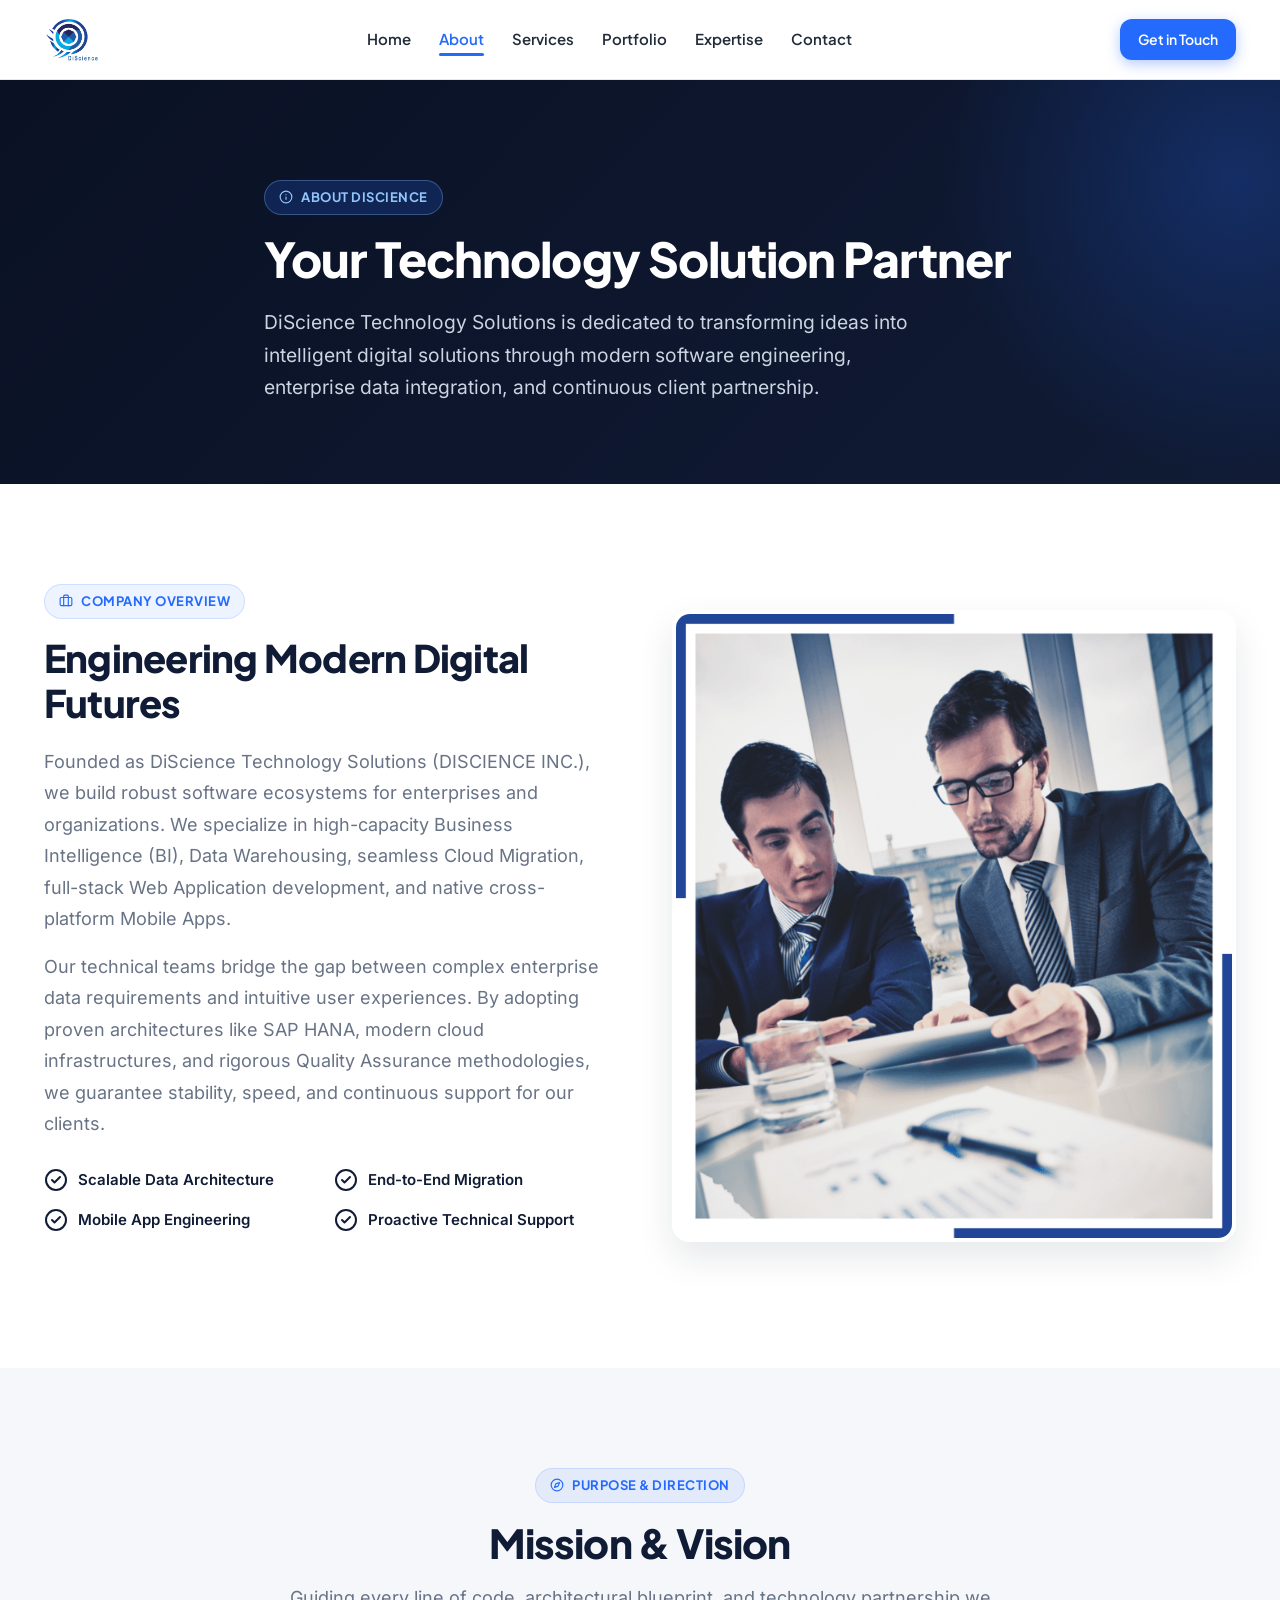
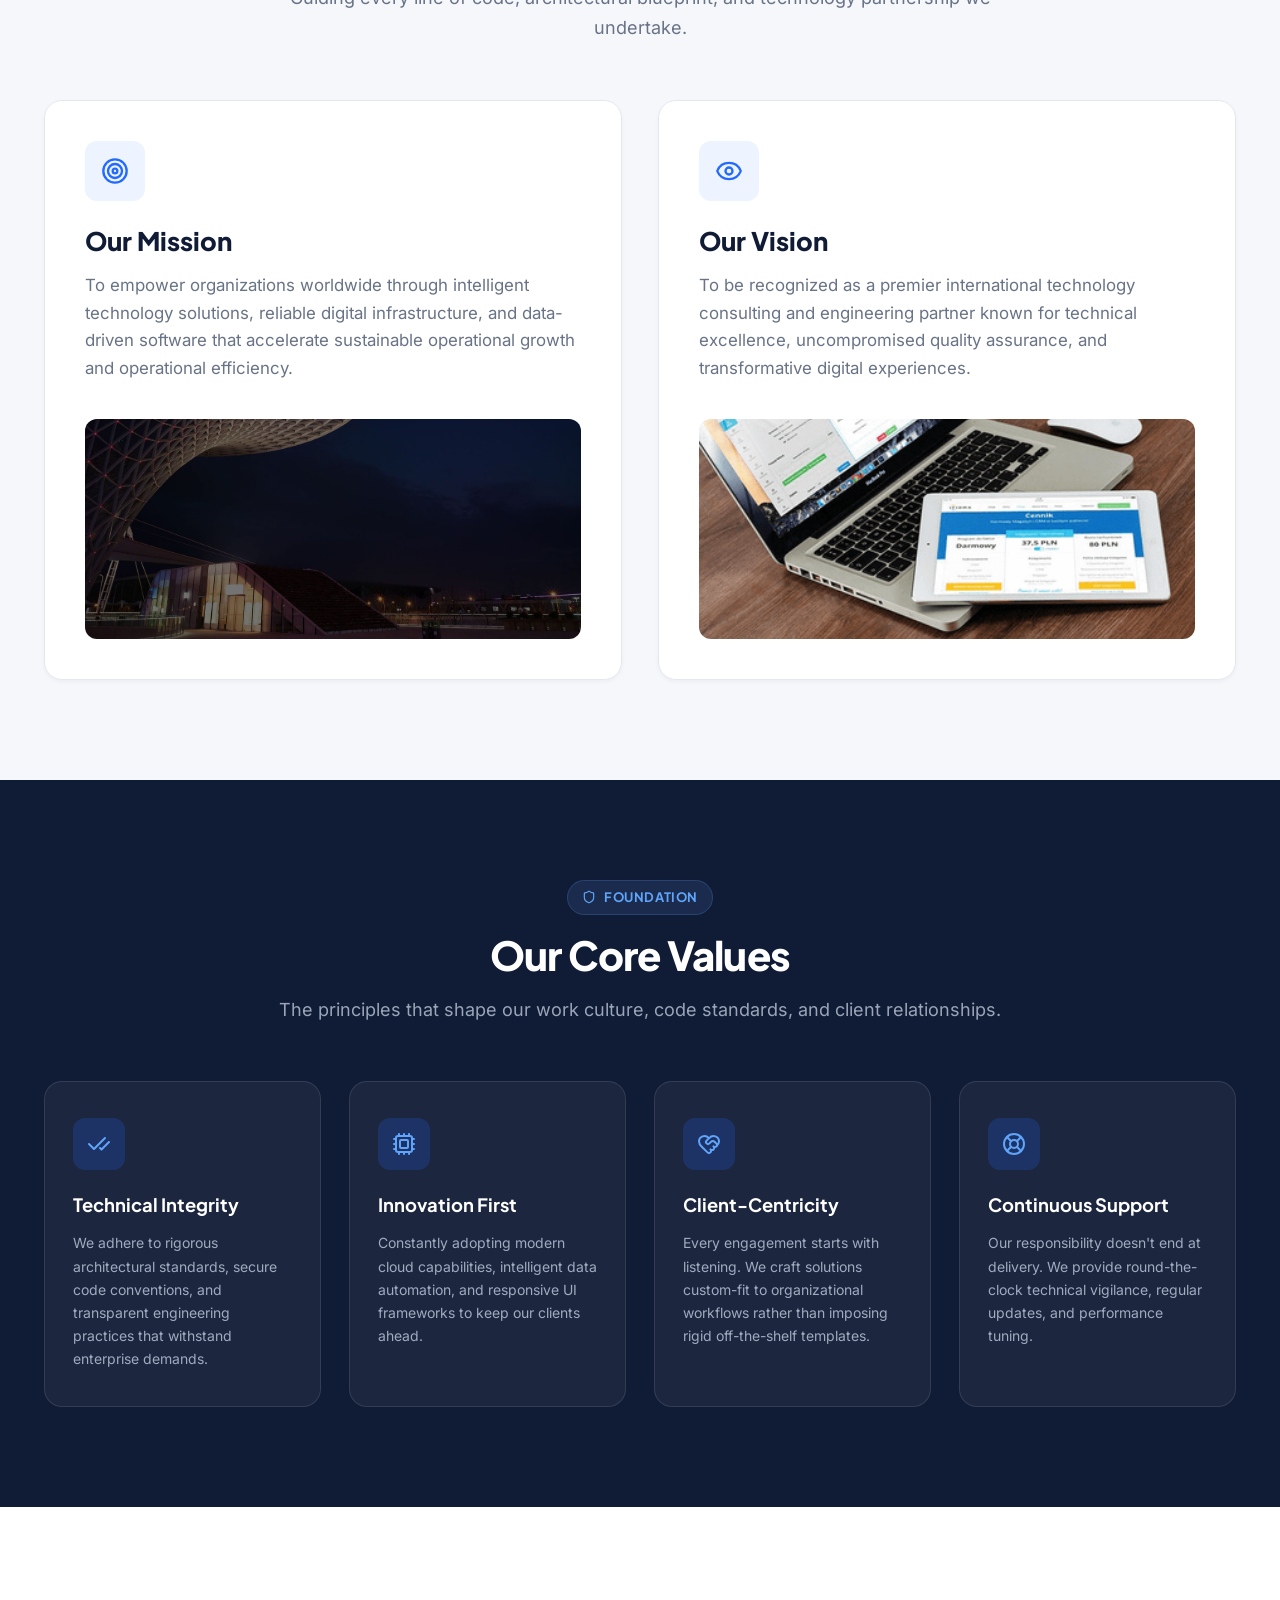
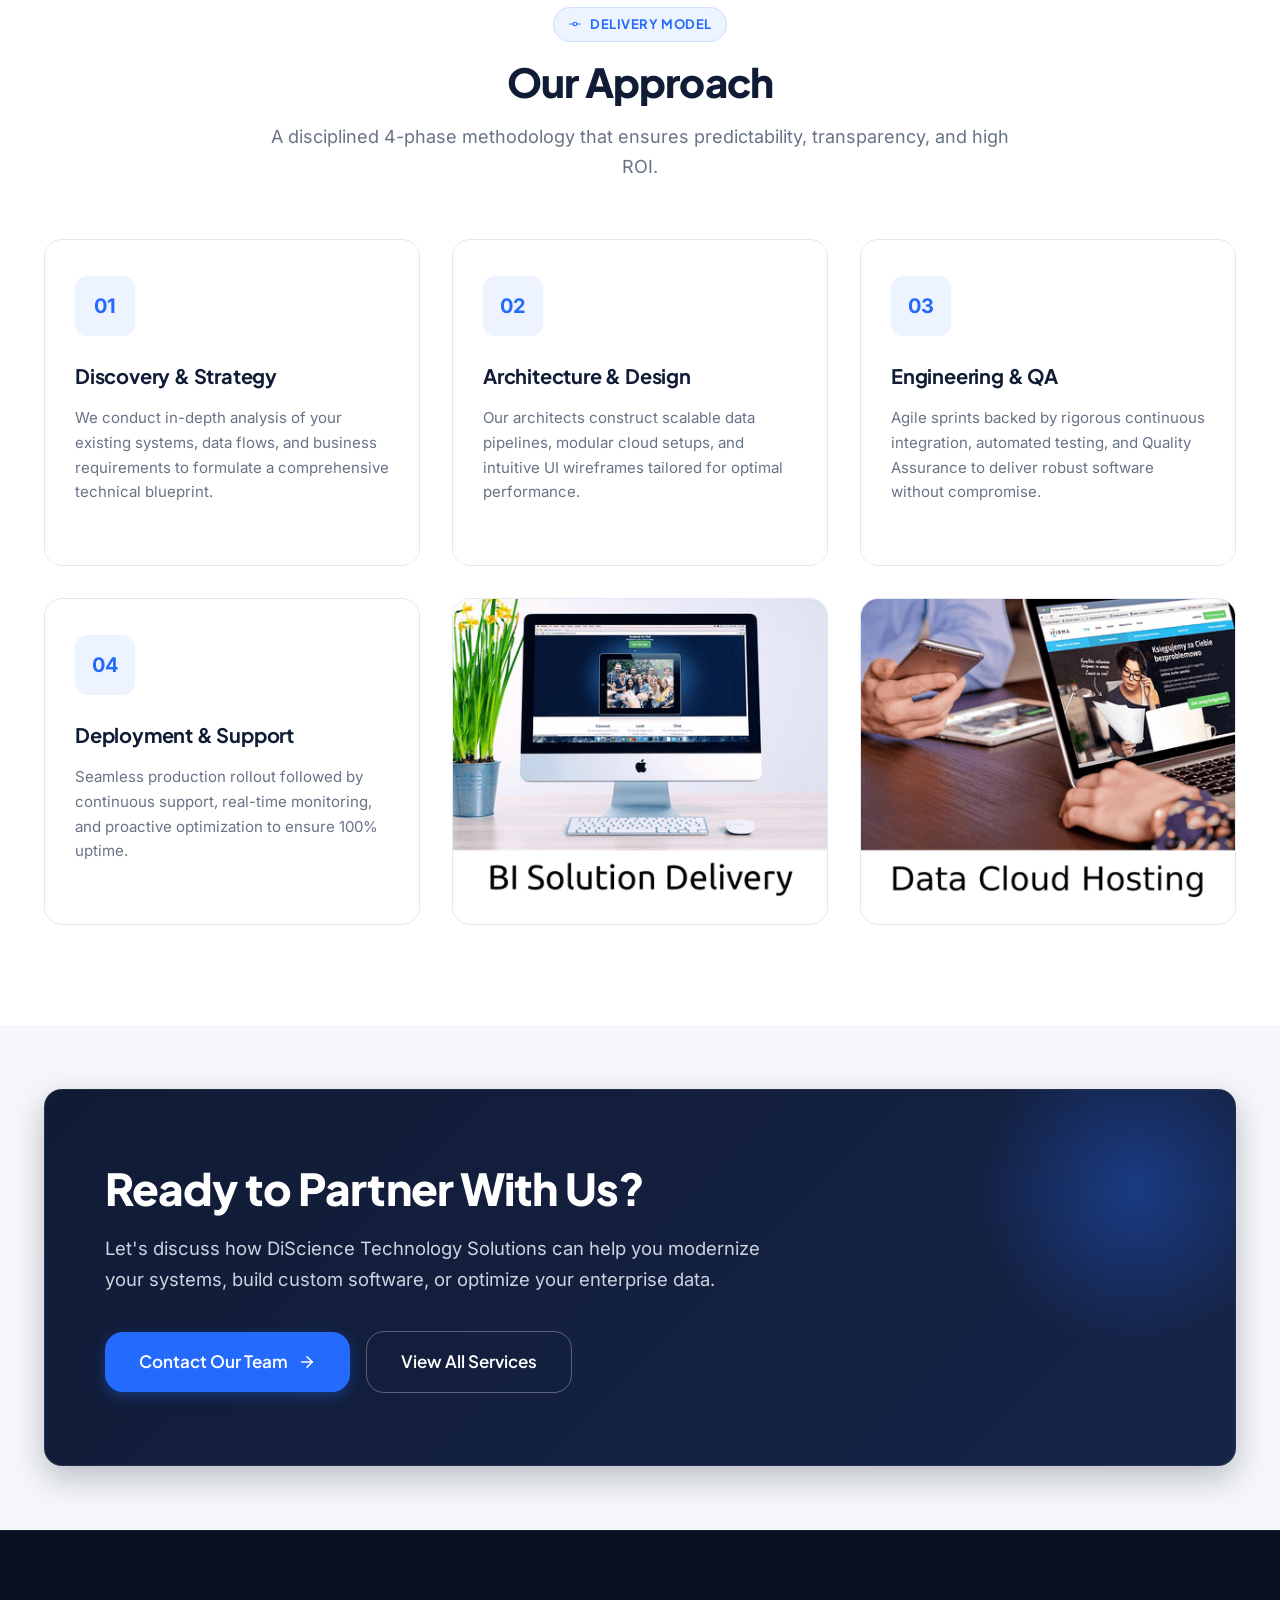
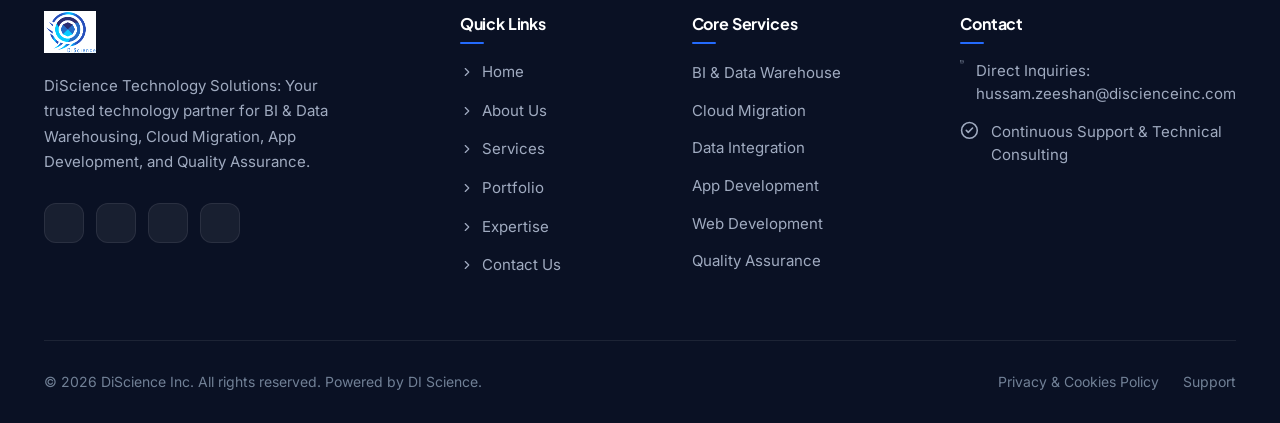
==== about.html @ 45a2debf "first commit" ====
<!DOCTYPE html>
<html lang="en">
<head>
  <meta charset="UTF-8">
  <meta name="viewport" content="width=device-width, initial-scale=1.0">
  <title>About Us | DiScience Inc. - Technology Solutions Partner</title>
  <meta name="description" content="Learn about DiScience Inc. - DiScience Technology Solutions, our mission, vision, engineering values, and our approach to delivering world-class technology solutions.">
  <meta property="og:title" content="About Us - DiScience Inc.">
  <meta property="og:description" content="Discover DiScience: transforming ideas into intelligent digital solutions across cloud, enterprise data, and mobile platforms.">
  <meta property="og:type" content="website">
  <meta property="og:image" content="assets/icons/discience-logo.png">

  <!-- Favicon -->
  <link rel="icon" type="image/png" sizes="32x32" href="assets/icons/favicon-32x32.png">
  <link rel="apple-touch-icon" sizes="180x180" href="assets/icons/favicon-180x180.png">

  <!-- Self-Hosted Local Typography -->
  <link rel="stylesheet" href="css/fonts.css">

  <!-- Core CSS -->
  <link rel="stylesheet" href="css/style.css">
  <link rel="stylesheet" href="css/animations.css">
  <link rel="stylesheet" href="css/pages.css">
  <link rel="stylesheet" href="css/responsive.css">

  <!-- Lucide Icons -->
  <script src="js/lucide.min.js"></script>
</head>
<body>

  <!-- ==========================================================================
       HEADER & NAVIGATION
       ========================================================================== -->
  <header class="site-header">
    <div class="container header-container">
      <a href="index.html" class="brand-logo" aria-label="DiScience Home">
        <img src="assets/icons/discience-logo.png" alt="DiScience Technology Solutions Logo" width="44" height="44">
        <div class="brand-text">
          <span class="brand-name">Di<span>Science</span></span>
          <span class="brand-tagline">Technology Solutions</span>
        </div>
      </a>

      <nav class="main-nav" aria-label="Primary Navigation">
        <ul class="nav-list">
          <li><a href="index.html" class="nav-link">Home</a></li>
          <li><a href="about.html" class="nav-link active">About</a></li>
          <li><a href="services.html" class="nav-link">Services</a></li>
          <li><a href="portfolio.html" class="nav-link">Portfolio</a></li>
          <li><a href="expertise.html" class="nav-link">Expertise</a></li>
          <li><a href="contact.html" class="nav-link">Contact</a></li>
        </ul>
      </nav>

      <div class="header-cta">
        <a href="contact.html" class="btn btn-primary btn-sm">Get in Touch</a>
        <button class="mobile-toggle" aria-label="Toggle mobile menu" aria-expanded="false">
          <span></span>
          <span></span>
          <span></span>
        </button>
      </div>
    </div>
  </header>

  <!-- Mobile Drawer & Overlay -->
  <div class="mobile-drawer-overlay"></div>
  <aside class="mobile-drawer" aria-label="Mobile Navigation">
    <ul class="mobile-nav-list">
      <li><a href="index.html" class="mobile-nav-link">Home <i data-lucide="chevron-right"></i></a></li>
      <li><a href="about.html" class="mobile-nav-link active">About <i data-lucide="chevron-right"></i></a></li>
      <li><a href="services.html" class="mobile-nav-link">Services <i data-lucide="chevron-right"></i></a></li>
      <li><a href="portfolio.html" class="mobile-nav-link">Portfolio <i data-lucide="chevron-right"></i></a></li>
      <li><a href="expertise.html" class="mobile-nav-link">Expertise <i data-lucide="chevron-right"></i></a></li>
      <li><a href="contact.html" class="mobile-nav-link">Contact <i data-lucide="chevron-right"></i></a></li>
      <li><a href="privacy.html" class="mobile-nav-link">Privacy Policy <i data-lucide="chevron-right"></i></a></li>
    </ul>
    <div class="mobile-drawer-cta">
      <a href="contact.html" class="btn btn-primary" style="width: 100%;">Get in Touch</a>
    </div>
  </aside>

  <!-- ==========================================================================
       PAGE HERO
       ========================================================================== -->
  <section class="page-hero">
    <div class="container page-hero-content">
      <div class="kicker-badge" style="background: rgba(36, 107, 253, 0.2); color: #93C5FD; border-color: rgba(147, 197, 253, 0.3);">
        <i data-lucide="info" style="width: 14px; height: 14px;"></i> About DiScience
      </div>
      <h1 class="page-hero-title">Your Technology Solution Partner</h1>
      <p class="page-hero-desc">
        DiScience Technology Solutions is dedicated to transforming ideas into intelligent digital solutions through modern software engineering, enterprise data integration, and continuous client partnership.
      </p>
    </div>
  </section>

  <!-- ==========================================================================
       COMPANY OVERVIEW
       ========================================================================== -->
  <section class="section section-white">
    <div class="container intro-grid">
      <div class="intro-content-block reveal-left">
        <div class="kicker-badge">
          <i data-lucide="briefcase" style="width: 14px; height: 14px;"></i> Company Overview
        </div>
        <h2>Engineering Modern Digital Futures</h2>
        <p class="intro-desc">
          Founded as DiScience Technology Solutions (DISCIENCE INC.), we build robust software ecosystems for enterprises and organizations. We specialize in high-capacity Business Intelligence (BI), Data Warehousing, seamless Cloud Migration, full-stack Web Application development, and native cross-platform Mobile Apps.
        </p>
        <p class="intro-desc" style="margin-top: -12px;">
          Our technical teams bridge the gap between complex enterprise data requirements and intuitive user experiences. By adopting proven architectures like SAP HANA, modern cloud infrastructures, and rigorous Quality Assurance methodologies, we guarantee stability, speed, and continuous support for our clients.
        </p>
        <div class="intro-highlights">
          <div class="highlight-check-item">
            <i data-lucide="check-circle-2"></i> Scalable Data Architecture
          </div>
          <div class="highlight-check-item">
            <i data-lucide="check-circle-2"></i> End-to-End Migration
          </div>
          <div class="highlight-check-item">
            <i data-lucide="check-circle-2"></i> Mobile App Engineering
          </div>
          <div class="highlight-check-item">
            <i data-lucide="check-circle-2"></i> Proactive Technical Support
          </div>
        </div>
      </div>

      <div class="intro-visual reveal-right">
        <div class="intro-image-frame">
          <img src="assets/images/about/team-collaboration.png" alt="DiScience Engineering Collaboration" width="640" height="550">
        </div>
      </div>
    </div>
  </section>

  <!-- ==========================================================================
       MISSION & VISION
       ========================================================================== -->
  <section class="section">
    <div class="container">
      <div class="section-header reveal">
        <div class="kicker-badge">
          <i data-lucide="compass" style="width: 14px; height: 14px;"></i> Purpose &amp; Direction
        </div>
        <h2 class="section-title">Mission &amp; Vision</h2>
        <p class="section-subtitle">
          Guiding every line of code, architectural blueprint, and technology partnership we undertake.
        </p>
      </div>

      <div class="portfolio-grid">
        <!-- Mission Card -->
        <div class="project-card reveal delay-100" style="padding: 40px;">
          <div class="service-icon-box" style="margin-bottom: 20px;">
            <i data-lucide="target" style="width: 28px; height: 28px;"></i>
          </div>
          <h3 class="project-name" style="font-size: 1.6rem;">Our Mission</h3>
          <p class="project-desc" style="font-size: 1.05rem;">
            To empower organizations worldwide through intelligent technology solutions, reliable digital infrastructure, and data-driven software that accelerate sustainable operational growth and operational efficiency.
          </p>
          <div style="margin-top: 16px;">
            <img src="assets/images/about/mission-vision.png" alt="Mission and Vision Illustration" style="border-radius: var(--radius-md); width: 100%; height: 220px; object-fit: cover;">
          </div>
        </div>

        <!-- Vision Card -->
        <div class="project-card reveal delay-200" style="padding: 40px;">
          <div class="service-icon-box" style="margin-bottom: 20px;">
            <i data-lucide="eye" style="width: 28px; height: 28px;"></i>
          </div>
          <h3 class="project-name" style="font-size: 1.6rem;">Our Vision</h3>
          <p class="project-desc" style="font-size: 1.05rem;">
            To be recognized as a premier international technology consulting and engineering partner known for technical excellence, uncompromised quality assurance, and transformative digital experiences.
          </p>
          <div style="margin-top: 16px;">
            <img src="assets/images/about/technology-excellence.png" alt="Technology Excellence" style="border-radius: var(--radius-md); width: 100%; height: 220px; object-fit: cover;">
          </div>
        </div>
      </div>
    </div>
  </section>

  <!-- ==========================================================================
       CORE VALUES
       ========================================================================== -->
  <section class="section section-navy">
    <div class="container">
      <div class="section-header reveal">
        <div class="kicker-badge">
          <i data-lucide="shield" style="width: 14px; height: 14px;"></i> Foundation
        </div>
        <h2 class="section-title">Our Core Values</h2>
        <p class="section-subtitle">
          The principles that shape our work culture, code standards, and client relationships.
        </p>
      </div>

      <div class="why-grid">
        <div class="why-card reveal delay-100">
          <div class="why-icon-box">
            <i data-lucide="check-check"></i>
          </div>
          <h3 class="why-title">Technical Integrity</h3>
          <p class="why-text">
            We adhere to rigorous architectural standards, secure code conventions, and transparent engineering practices that withstand enterprise demands.
          </p>
        </div>

        <div class="why-card reveal delay-200">
          <div class="why-icon-box">
            <i data-lucide="cpu"></i>
          </div>
          <h3 class="why-title">Innovation First</h3>
          <p class="why-text">
            Constantly adopting modern cloud capabilities, intelligent data automation, and responsive UI frameworks to keep our clients ahead.
          </p>
        </div>

        <div class="why-card reveal delay-300">
          <div class="why-icon-box">
            <i data-lucide="heart-handshake"></i>
          </div>
          <h3 class="why-title">Client-Centricity</h3>
          <p class="why-text">
            Every engagement starts with listening. We craft solutions custom-fit to organizational workflows rather than imposing rigid off-the-shelf templates.
          </p>
        </div>

        <div class="why-card reveal delay-400">
          <div class="why-icon-box">
            <i data-lucide="life-buoy"></i>
          </div>
          <h3 class="why-title">Continuous Support</h3>
          <p class="why-text">
            Our responsibility doesn't end at delivery. We provide round-the-clock technical vigilance, regular updates, and performance tuning.
          </p>
        </div>
      </div>
    </div>
  </section>

  <!-- ==========================================================================
       OUR APPROACH
       ========================================================================== -->
  <section class="section section-white">
    <div class="container">
      <div class="section-header reveal">
        <div class="kicker-badge">
          <i data-lucide="git-commit" style="width: 14px; height: 14px;"></i> Delivery Model
        </div>
        <h2 class="section-title">Our Approach</h2>
        <p class="section-subtitle">
          A disciplined 4-phase methodology that ensures predictability, transparency, and high ROI.
        </p>
      </div>

      <div class="services-grid">
        <!-- Step 1 -->
        <div class="service-card reveal delay-100">
          <div class="service-icon-box">
            <span style="font-size: 1.25rem; font-weight: 800;">01</span>
          </div>
          <h3 class="service-title">Discovery &amp; Strategy</h3>
          <p class="service-text">
            We conduct in-depth analysis of your existing systems, data flows, and business requirements to formulate a comprehensive technical blueprint.
          </p>
        </div>

        <!-- Step 2 -->
        <div class="service-card reveal delay-200">
          <div class="service-icon-box">
            <span style="font-size: 1.25rem; font-weight: 800;">02</span>
          </div>
          <h3 class="service-title">Architecture &amp; Design</h3>
          <p class="service-text">
            Our architects construct scalable data pipelines, modular cloud setups, and intuitive UI wireframes tailored for optimal performance.
          </p>
        </div>

        <!-- Step 3 -->
        <div class="service-card reveal delay-300">
          <div class="service-icon-box">
            <span style="font-size: 1.25rem; font-weight: 800;">03</span>
          </div>
          <h3 class="service-title">Engineering &amp; QA</h3>
          <p class="service-text">
            Agile sprints backed by rigorous continuous integration, automated testing, and Quality Assurance to deliver robust software without compromise.
          </p>
        </div>

        <!-- Step 4 -->
        <div class="service-card reveal delay-100">
          <div class="service-icon-box">
            <span style="font-size: 1.25rem; font-weight: 800;">04</span>
          </div>
          <h3 class="service-title">Deployment &amp; Support</h3>
          <p class="service-text">
            Seamless production rollout followed by continuous support, real-time monitoring, and proactive optimization to ensure 100% uptime.
          </p>
        </div>

        <!-- Supporting visual card 1 -->
        <div class="service-card reveal delay-200" style="padding: 0; overflow: hidden;">
          <img src="assets/images/about/client-success.png" alt="Client Success" style="width: 100%; height: 100%; object-fit: cover;">
        </div>

        <!-- Supporting visual card 2 -->
        <div class="service-card reveal delay-300" style="padding: 0; overflow: hidden;">
          <img src="assets/images/about/innovation-lab.png" alt="Innovation Lab" style="width: 100%; height: 100%; object-fit: cover;">
        </div>
      </div>
    </div>
  </section>

  <!-- ==========================================================================
       CALL TO ACTION
       ========================================================================== -->
  <section class="section-sm">
    <div class="container">
      <div class="cta-banner-box reveal">
        <div class="cta-banner-content">
          <h2 class="cta-title">Ready to Partner With Us?</h2>
          <p class="cta-desc">
            Let's discuss how DiScience Technology Solutions can help you modernize your systems, build custom software, or optimize your enterprise data.
          </p>
          <div class="cta-actions">
            <a href="contact.html" class="btn btn-primary btn-lg">
              Contact Our Team <i data-lucide="arrow-right" style="width: 18px; height: 18px;"></i>
            </a>
            <a href="services.html" class="btn btn-outline-white btn-lg">
              View All Services
            </a>
          </div>
        </div>
      </div>
    </div>
  </section>

  <!-- ==========================================================================
       FOOTER
       ========================================================================== -->
  <footer class="site-footer">
    <div class="container">
      <div class="footer-top-grid">
        <div class="footer-brand">
          <a href="index.html" class="footer-logo">
            <img src="assets/icons/discience-logo.png" alt="DiScience Logo" width="42" height="42">
            <span class="footer-brand-name">Di<span>Science</span></span>
          </a>
          <p class="footer-desc">
            DiScience Technology Solutions: Your trusted technology partner for BI & Data Warehousing, Cloud Migration, App Development, and Quality Assurance.
          </p>
          <div class="footer-socials">
            <a href="#facebook" class="social-icon-btn" aria-label="Facebook" target="_blank" rel="noopener"><i data-lucide="facebook"></i></a>
            <a href="#twitter" class="social-icon-btn" aria-label="Twitter" target="_blank" rel="noopener"><i data-lucide="twitter"></i></a>
            <a href="#linkedin" class="social-icon-btn" aria-label="LinkedIn" target="_blank" rel="noopener"><i data-lucide="linkedin"></i></a>
            <a href="#youtube" class="social-icon-btn" aria-label="YouTube" target="_blank" rel="noopener"><i data-lucide="youtube"></i></a>
          </div>
        </div>

        <div>
          <h4 class="footer-col-title">Quick Links</h4>
          <ul class="footer-links-list">
            <li><a href="index.html" class="footer-link"><i data-lucide="chevron-right" style="width: 14px;"></i> Home</a></li>
            <li><a href="about.html" class="footer-link"><i data-lucide="chevron-right" style="width: 14px;"></i> About Us</a></li>
            <li><a href="services.html" class="footer-link"><i data-lucide="chevron-right" style="width: 14px;"></i> Services</a></li>
            <li><a href="portfolio.html" class="footer-link"><i data-lucide="chevron-right" style="width: 14px;"></i> Portfolio</a></li>
            <li><a href="expertise.html" class="footer-link"><i data-lucide="chevron-right" style="width: 14px;"></i> Expertise</a></li>
            <li><a href="contact.html" class="footer-link"><i data-lucide="chevron-right" style="width: 14px;"></i> Contact Us</a></li>
          </ul>
        </div>

        <div>
          <h4 class="footer-col-title">Core Services</h4>
          <ul class="footer-links-list">
            <li><a href="services.html#bi-data-warehouse" class="footer-link">BI & Data Warehouse</a></li>
            <li><a href="services.html#cloud-migration" class="footer-link">Cloud Migration</a></li>
            <li><a href="services.html#data-integration" class="footer-link">Data Integration</a></li>
            <li><a href="services.html#app-development" class="footer-link">App Development</a></li>
            <li><a href="services.html#web-development" class="footer-link">Web Development</a></li>
            <li><a href="services.html#quality-assurance" class="footer-link">Quality Assurance</a></li>
          </ul>
        </div>

        <div>
          <h4 class="footer-col-title">Contact</h4>
          <div class="footer-contact-info">
            <div class="footer-contact-item">
              <i data-lucide="mail"></i>
              <div>
                <span>Direct Inquiries:</span><br>
                <a href="mailto:hussam.zeeshan@discienceinc.com">hussam.zeeshan@discienceinc.com</a>
              </div>
            </div>
            <div class="footer-contact-item">
              <i data-lucide="check-circle-2"></i>
              <div>Continuous Support & Technical Consulting</div>
            </div>
          </div>
        </div>
      </div>

      <div class="footer-bottom">
        <div>
          &copy; <span class="current-year"></span> DiScience Inc. All rights reserved. Powered by DI Science.
        </div>
        <div class="footer-bottom-links">
          <a href="privacy.html">Privacy &amp; Cookies Policy</a>
          <a href="contact.html">Support</a>
        </div>
      </div>
    </div>
  </footer>

  <!-- Back to top button -->
  <button class="back-to-top" aria-label="Back to top">
    <i data-lucide="arrow-up"></i>
  </button>

  <!-- Modular Scripts -->
  <script src="js/storage.js"></script>
  <script src="js/navigation.js"></script>
  <script src="js/animations.js"></script>
  <script src="js/main.js"></script>
</body>
</html>
---- css/fonts.css ----
@font-face {
  font-family: 'Inter';
  font-style: normal;
  font-weight: 400;
  font-display: swap;
  src: url(../assets/fonts/font_0.woff2) format('truetype');
}
@font-face {
  font-family: 'Inter';
  font-style: normal;
  font-weight: 500;
  font-display: swap;
  src: url(../assets/fonts/font_1.woff2) format('truetype');
}
@font-face {
  font-family: 'Inter';
  font-style: normal;
  font-weight: 600;
  font-display: swap;
  src: url(../assets/fonts/font_2.woff2) format('truetype');
}
@font-face {
  font-family: 'Inter';
  font-style: normal;
  font-weight: 700;
  font-display: swap;
  src: url(../assets/fonts/font_3.woff2) format('truetype');
}
@font-face {
  font-family: 'Plus Jakarta Sans';
  font-style: normal;
  font-weight: 600;
  font-display: swap;
  src: url(../assets/fonts/font_4.woff2) format('truetype');
}
@font-face {
  font-family: 'Plus Jakarta Sans';
  font-style: normal;
  font-weight: 700;
  font-display: swap;
  src: url(../assets/fonts/font_5.woff2) format('truetype');
}
@font-face {
  font-family: 'Plus Jakarta Sans';
  font-style: normal;
  font-weight: 800;
  font-display: swap;
  src: url(../assets/fonts/font_6.woff2) format('truetype');
}
---- css/style.css ----
/* ==========================================================================
   DISCIENCE INC. - DESIGN SYSTEM & CORE STYLES
   ========================================================================== */

:root {
  /* Color Palette */
  --primary-navy: #101B35;
  --primary-navy-dark: #0A1124;
  --primary-navy-light: #1A284D;
  --accent-blue: #246BFD;
  --accent-blue-hover: #1856DE;
  --accent-blue-light: rgba(36, 107, 253, 0.08);
  --accent-blue-glow: rgba(36, 107, 253, 0.25);
  
  --bg-main: #F5F7FB;
  --bg-surface: #FFFFFF;
  --bg-surface-alt: #F0F4FA;
  
  --text-main: #222B3A;
  --text-secondary: #687386;
  --text-light: #9AA5B8;
  --text-white: #FFFFFF;
  
  --border-subtle: #E2E8F0;
  --border-focus: #246BFD;
  
  --success: #10B981;
  --warning: #F59E0B;
  --danger: #EF4444;

  /* Typography */
  --font-heading: 'Plus Jakarta Sans', -apple-system, BlinkMacSystemFont, 'Segoe UI', Roboto, sans-serif;
  --font-body: 'Inter', -apple-system, BlinkMacSystemFont, 'Segoe UI', Roboto, sans-serif;

  /* Shadows */
  --shadow-sm: 0 2px 4px rgba(16, 27, 53, 0.04);
  --shadow-md: 0 8px 20px rgba(16, 27, 53, 0.06);
  --shadow-lg: 0 16px 36px rgba(16, 27, 53, 0.1);
  --shadow-card-hover: 0 20px 40px rgba(36, 107, 253, 0.12);
  --shadow-navy: 0 12px 32px rgba(10, 17, 36, 0.25);

  /* Spacing & Layout */
  --container-max: 1240px;
  --container-wide: 1360px;
  --radius-sm: 6px;
  --radius-md: 12px;
  --radius-lg: 18px;
  --radius-full: 9999px;
  --header-height: 80px;

  /* Transitions */
  --transition-fast: 0.18s ease;
  --transition-normal: 0.3s cubic-bezier(0.16, 1, 0.3, 1);
  --transition-smooth: 0.45s cubic-bezier(0.16, 1, 0.3, 1);
}

/* Base Reset & Standards */
*, *::before, *::after {
  box-sizing: border-box;
  margin: 0;
  padding: 0;
}

html {
  font-size: 16px;
  scroll-behavior: smooth;
  -webkit-text-size-adjust: 100%;
}

body {
  font-family: var(--font-body);
  color: var(--text-main);
  background-color: var(--bg-main);
  line-height: 1.6;
  overflow-x: hidden;
  max-width: 100%;
  -webkit-font-smoothing: antialiased;
  -moz-osx-font-smoothing: grayscale;
}

img, picture, svg, video {
  display: block;
  max-width: 100%;
  height: auto;
}

a {
  color: inherit;
  text-decoration: none;
  transition: color var(--transition-fast);
}

button, input, textarea, select {
  font: inherit;
  color: inherit;
  background: none;
  border: none;
  outline: none;
}

button {
  cursor: pointer;
}

ul, ol {
  list-style: none;
}

/* Container */
.container {
  width: 100%;
  max-width: var(--container-max);
  margin-left: auto;
  margin-right: auto;
  padding-left: 24px;
  padding-right: 24px;
}

.container-wide {
  width: 100%;
  max-width: var(--container-wide);
  margin-left: auto;
  margin-right: auto;
  padding-left: 24px;
  padding-right: 24px;
}

/* Section Common Structure */
.section {
  padding: 100px 0;
  position: relative;
}

.section-sm {
  padding: 64px 0;
}

.section-navy {
  background-color: var(--primary-navy);
  color: var(--text-white);
}

.section-white {
  background-color: var(--bg-surface);
}

/* Section Header Typography */
.section-header {
  text-align: center;
  max-width: 760px;
  margin: 0 auto 56px auto;
}

.section-header.text-left {
  text-align: left;
  margin-left: 0;
}

.kicker-badge {
  display: inline-flex;
  align-items: center;
  gap: 8px;
  font-family: var(--font-heading);
  font-size: 0.8125rem;
  font-weight: 700;
  letter-spacing: 0.04em;
  text-transform: uppercase;
  color: var(--accent-blue);
  background: var(--accent-blue-light);
  padding: 6px 14px;
  border-radius: var(--radius-full);
  margin-bottom: 16px;
  border: 1px solid rgba(36, 107, 253, 0.15);
  max-width: 100%;
}

.section-navy .kicker-badge {
  color: #60A5FA;
  background: rgba(96, 165, 250, 0.12);
  border-color: rgba(96, 165, 250, 0.2);
}

.section-title {
  font-family: var(--font-heading);
  font-size: 2.5rem;
  font-weight: 800;
  line-height: 1.2;
  color: var(--primary-navy);
  margin-bottom: 16px;
  letter-spacing: -0.02em;
}

.section-navy .section-title {
  color: var(--text-white);
}

.section-subtitle {
  font-size: 1.125rem;
  color: var(--text-secondary);
  line-height: 1.7;
}

.section-navy .section-subtitle {
  color: var(--text-light);
}

/* Buttons */
.btn {
  display: inline-flex;
  align-items: center;
  justify-content: center;
  gap: 10px;
  font-family: var(--font-heading);
  font-weight: 600;
  font-size: 0.9375rem;
  padding: 13px 26px;
  border-radius: var(--radius-md);
  transition: all var(--transition-normal);
  text-decoration: none;
  white-space: nowrap;
}

.btn-primary {
  background-color: var(--accent-blue);
  color: var(--text-white);
  box-shadow: 0 4px 14px rgba(36, 107, 253, 0.35);
}

.btn-primary:hover {
  background-color: var(--accent-blue-hover);
  transform: translateY(-2px);
  box-shadow: 0 8px 24px rgba(36, 107, 253, 0.45);
  color: var(--text-white);
}

.btn-navy {
  background-color: var(--primary-navy);
  color: var(--text-white);
  box-shadow: 0 4px 14px rgba(16, 27, 53, 0.25);
}

.btn-navy:hover {
  background-color: var(--primary-navy-light);
  transform: translateY(-2px);
  box-shadow: 0 8px 20px rgba(16, 27, 53, 0.35);
  color: var(--text-white);
}

.btn-outline {
  border: 1.5px solid var(--border-subtle);
  background-color: var(--bg-surface);
  color: var(--primary-navy);
}

.btn-outline:hover {
  border-color: var(--accent-blue);
  color: var(--accent-blue);
  background-color: var(--accent-blue-light);
  transform: translateY(-2px);
}

.btn-outline-white {
  border: 1.5px solid rgba(255, 255, 255, 0.3);
  background: transparent;
  color: var(--text-white);
}

.btn-outline-white:hover {
  border-color: var(--text-white);
  background: rgba(255, 255, 255, 0.1);
  transform: translateY(-2px);
}

.btn-sm {
  padding: 9px 18px;
  font-size: 0.875rem;
}

.btn-lg {
  padding: 16px 34px;
  font-size: 1.0625rem;
  border-radius: var(--radius-lg);
}

/* ==========================================================================
   HEADER & NAVIGATION
   ========================================================================== */

.site-header {
  position: sticky;
  top: 0;
  left: 0;
  right: 0;
  z-index: 1000;
  background-color: rgba(255, 255, 255, 0.95);
  backdrop-filter: blur(12px);
  -webkit-backdrop-filter: blur(12px);
  border-bottom: 1px solid var(--border-subtle);
  transition: all var(--transition-normal);
  height: var(--header-height);
}

.site-header.is-scrolled {
  background-color: rgba(255, 255, 255, 0.98);
  box-shadow: 0 8px 24px rgba(16, 27, 53, 0.08);
  height: 72px;
}

.header-container {
  display: flex;
  align-items: center;
  justify-content: space-between;
  height: 100%;
}

.brand-logo {
  display: flex;
  align-items: center;
  gap: 12px;
  text-decoration: none;
  flex-shrink: 0;
}

.brand-logo img {
  height: 44px;
  width: auto;
  object-fit: contain;
  transition: transform var(--transition-fast);
}

.brand-logo:hover img {
  transform: scale(1.03);
}

/* The official logo image already includes the full brand lettering */
.brand-text {
  display: none;
}

/* Desktop Navigation */
.main-nav {
  display: flex;
  align-items: center;
  gap: 32px;
}

.nav-list {
  display: flex;
  align-items: center;
  gap: 28px;
}

.nav-link {
  font-family: var(--font-heading);
  font-size: 0.9375rem;
  font-weight: 600;
  color: var(--text-main);
  padding: 8px 0;
  position: relative;
  transition: color var(--transition-fast);
}

.nav-link::after {
  content: '';
  position: absolute;
  bottom: 0;
  left: 0;
  width: 0%;
  height: 2.5px;
  background-color: var(--accent-blue);
  border-radius: var(--radius-full);
  transition: width var(--transition-normal);
}

.nav-link:hover,
.nav-link.active {
  color: var(--accent-blue);
}

.nav-link:hover::after,
.nav-link.active::after {
  width: 100%;
}

.header-cta {
  display: flex;
  align-items: center;
  gap: 16px;
  flex-shrink: 0;
}

/* Mobile Toggle Hamburger */
.mobile-toggle {
  display: none;
  flex-direction: column;
  justify-content: space-between;
  width: 26px;
  height: 18px;
  background: transparent;
  cursor: pointer;
  z-index: 1100;
  padding: 0;
}

.mobile-toggle span {
  display: block;
  width: 100%;
  height: 2.5px;
  background-color: var(--primary-navy);
  border-radius: 4px;
  transition: all var(--transition-normal);
}

.mobile-toggle.is-active span:nth-child(1) {
  transform: translateY(7.75px) rotate(45deg);
}

.mobile-toggle.is-active span:nth-child(2) {
  opacity: 0;
}

.mobile-toggle.is-active span:nth-child(3) {
  transform: translateY(-7.75px) rotate(-45deg);
}

/* Mobile Drawer */
.mobile-drawer {
  position: fixed;
  top: 0;
  right: -100%;
  width: 320px;
  max-width: 85%;
  height: 100vh;
  background-color: var(--bg-surface);
  box-shadow: -10px 0 30px rgba(16, 27, 53, 0.15);
  z-index: 1050;
  display: flex;
  flex-direction: column;
  padding: 90px 32px 40px;
  transition: right var(--transition-normal);
  overflow-y: auto;
}

.mobile-drawer.is-open {
  right: 0;
}

.mobile-drawer-overlay {
  position: fixed;
  top: 0;
  left: 0;
  width: 100%;
  height: 100%;
  background: rgba(16, 27, 53, 0.6);
  backdrop-filter: blur(4px);
  z-index: 1040;
  opacity: 0;
  visibility: hidden;
  transition: all var(--transition-fast);
}

.mobile-drawer-overlay.is-visible {
  opacity: 1;
  visibility: visible;
}

.mobile-nav-list {
  display: flex;
  flex-direction: column;
  gap: 20px;
  margin-bottom: 32px;
}

.mobile-nav-link {
  font-family: var(--font-heading);
  font-size: 1.125rem;
  font-weight: 700;
  color: var(--primary-navy);
  padding: 8px 0;
  border-bottom: 1px solid var(--border-subtle);
  display: flex;
  align-items: center;
  justify-content: space-between;
}

.mobile-nav-link.active,
.mobile-nav-link:hover {
  color: var(--accent-blue);
  border-color: var(--accent-blue);
}

.mobile-drawer-cta {
  margin-top: auto;
  display: flex;
  flex-direction: column;
  gap: 16px;
}

/* ==========================================================================
   FOOTER
   ========================================================================== */

.site-footer {
  background-color: var(--primary-navy-dark);
  color: var(--text-light);
  padding-top: 80px;
  border-top: 1px solid rgba(255, 255, 255, 0.08);
  position: relative;
  overflow: hidden;
}

.footer-top-grid {
  display: grid;
  grid-template-columns: 2fr 1fr 1.2fr 1.5fr;
  gap: 48px;
  padding-bottom: 60px;
  border-bottom: 1px solid rgba(255, 255, 255, 0.08);
}

.footer-brand {
  display: flex;
  flex-direction: column;
  gap: 20px;
}

.footer-logo {
  display: flex;
  align-items: center;
  gap: 12px;
}

.footer-logo img {
  height: 42px;
  width: auto;
  filter: brightness(1.2);
}

.footer-brand-name {
  display: none;
}

.footer-desc {
  font-size: 0.9375rem;
  line-height: 1.7;
  color: #A0ABC0;
  max-width: 320px;
}

.footer-socials {
  display: flex;
  align-items: center;
  gap: 12px;
  margin-top: 8px;
}

.social-icon-btn {
  width: 40px;
  height: 40px;
  border-radius: var(--radius-md);
  background: rgba(255, 255, 255, 0.06);
  display: flex;
  align-items: center;
  justify-content: center;
  color: #CBD5E1;
  transition: all var(--transition-fast);
  border: 1px solid rgba(255, 255, 255, 0.08);
}

.social-icon-btn:hover {
  background: var(--accent-blue);
  color: var(--text-white);
  transform: translateY(-3px);
  border-color: var(--accent-blue);
}

.footer-col-title {
  font-family: var(--font-heading);
  font-size: 1rem;
  font-weight: 700;
  color: var(--text-white);
  margin-bottom: 24px;
  letter-spacing: -0.01em;
  position: relative;
}

.footer-col-title::after {
  content: '';
  position: absolute;
  bottom: -8px;
  left: 0;
  width: 24px;
  height: 2px;
  background-color: var(--accent-blue);
  border-radius: var(--radius-full);
}

.footer-links-list {
  display: flex;
  flex-direction: column;
  gap: 12px;
}

.footer-link {
  font-size: 0.9375rem;
  color: #A0ABC0;
  display: inline-flex;
  align-items: center;
  gap: 8px;
  transition: all var(--transition-fast);
}

.footer-link:hover {
  color: var(--accent-blue);
  transform: translateX(4px);
}

.footer-contact-info {
  display: flex;
  flex-direction: column;
  gap: 16px;
}

.footer-contact-item {
  display: flex;
  align-items: flex-start;
  gap: 12px;
  font-size: 0.9375rem;
  color: #A0ABC0;
  line-height: 1.5;
}

.footer-contact-item i {
  color: var(--accent-blue);
  flex-shrink: 0;
  margin-top: 3px;
}

.footer-contact-item a:hover {
  color: var(--text-white);
  text-decoration: underline;
}

.footer-bottom {
  padding: 30px 0;
  display: flex;
  align-items: center;
  justify-content: space-between;
  font-size: 0.875rem;
  color: #718096;
}

.footer-bottom-links {
  display: flex;
  align-items: center;
  gap: 24px;
}

.footer-bottom-links a {
  color: #718096;
}

.footer-bottom-links a:hover {
  color: var(--accent-blue);
}

/* ==========================================================================
   COOKIE CONSENT & PRIVACY MODAL
   ========================================================================== */

.cookie-banner {
  position: fixed;
  bottom: 24px;
  left: 24px;
  right: 24px;
  max-width: 680px;
  background-color: var(--primary-navy);
  color: var(--text-white);
  padding: 24px;
  border-radius: var(--radius-lg);
  box-shadow: 0 16px 40px rgba(0, 0, 0, 0.35);
  border: 1px solid rgba(255, 255, 255, 0.12);
  z-index: 9999;
  display: flex;
  flex-direction: column;
  gap: 16px;
  transform: translateY(120%);
  transition: transform var(--transition-smooth);
}

.cookie-banner.is-active {
  transform: translateY(0);
}

.cookie-content h4 {
  font-family: var(--font-heading);
  font-size: 1.125rem;
  font-weight: 700;
  margin-bottom: 8px;
}

.cookie-content p {
  font-size: 0.875rem;
  color: var(--text-light);
  line-height: 1.6;
}

.cookie-content a {
  color: #60A5FA;
  text-decoration: underline;
}

.cookie-actions {
  display: flex;
  align-items: center;
  gap: 12px;
  flex-wrap: wrap;
}

/* Cookie Settings Modal */
.modal-overlay {
  position: fixed;
  top: 0;
  left: 0;
  width: 100%;
  height: 100%;
  background: rgba(10, 17, 36, 0.7);
  backdrop-filter: blur(6px);
  z-index: 10000;
  display: flex;
  align-items: center;
  justify-content: center;
  padding: 20px;
  opacity: 0;
  visibility: hidden;
  transition: all var(--transition-fast);
}

.modal-overlay.is-open {
  opacity: 1;
  visibility: visible;
}

.modal-card {
  background: var(--bg-surface);
  border-radius: var(--radius-lg);
  width: 100%;
  max-width: 560px;
  padding: 32px;
  box-shadow: var(--shadow-navy);
  max-height: 90vh;
  overflow-y: auto;
  position: relative;
}

.modal-header {
  display: flex;
  align-items: center;
  justify-content: space-between;
  margin-bottom: 20px;
}

.modal-title {
  font-family: var(--font-heading);
  font-size: 1.35rem;
  font-weight: 800;
  color: var(--primary-navy);
}

.modal-close-btn {
  background: var(--bg-main);
  border: none;
  width: 36px;
  height: 36px;
  border-radius: 50%;
  display: flex;
  align-items: center;
  justify-content: center;
  color: var(--text-secondary);
  cursor: pointer;
  transition: all var(--transition-fast);
}

.modal-close-btn:hover {
  background: var(--border-subtle);
  color: var(--primary-navy);
}

.cookie-category-item {
  padding: 16px 0;
  border-bottom: 1px solid var(--border-subtle);
}

.cookie-category-item:last-child {
  border-bottom: none;
}

.category-header {
  display: flex;
  align-items: center;
  justify-content: space-between;
  margin-bottom: 8px;
}

.category-title {
  font-family: var(--font-heading);
  font-weight: 700;
  font-size: 1rem;
  color: var(--primary-navy);
}

.category-status-pill {
  font-size: 0.75rem;
  font-weight: 700;
  padding: 4px 10px;
  border-radius: var(--radius-full);
}

.status-required {
  background: rgba(16, 185, 129, 0.12);
  color: var(--success);
}

.category-desc {
  font-size: 0.875rem;
  color: var(--text-secondary);
  line-height: 1.6;
}

/* Back to Top Button */
.back-to-top {
  position: fixed;
  bottom: 28px;
  right: 28px;
  width: 48px;
  height: 48px;
  border-radius: 50%;
  background: var(--accent-blue);
  color: var(--text-white);
  display: flex;
  align-items: center;
  justify-content: center;
  box-shadow: 0 8px 24px rgba(36, 107, 253, 0.4);
  border: none;
  cursor: pointer;
  z-index: 900;
  opacity: 0;
  visibility: hidden;
  transform: translateY(16px);
  transition: all var(--transition-normal);
}

.back-to-top.is-visible {
  opacity: 1;
  visibility: visible;
  transform: translateY(0);
}

.back-to-top:hover {
  background: var(--accent-blue-hover);
  transform: translateY(-4px);
  box-shadow: 0 12px 30px rgba(36, 107, 253, 0.55);
}
---- css/animations.css ----
/* ==========================================================================
   DISCIENCE INC. - ANIMATIONS & TRANSITIONS
   ========================================================================== */

/* Keyframe Definitions */
@keyframes fadeIn {
  from {
    opacity: 0;
  }
  to {
    opacity: 1;
  }
}

@keyframes slideUp {
  from {
    opacity: 0;
    transform: translateY(28px);
  }
  to {
    opacity: 1;
    transform: translateY(0);
  }
}

@keyframes floatGentle {
  0%, 100% {
    transform: translateY(0);
  }
  50% {
    transform: translateY(-8px);
  }
}

@keyframes pulseGlow {
  0%, 100% {
    box-shadow: 0 0 0 0 rgba(36, 107, 253, 0.4);
  }
  50% {
    box-shadow: 0 0 0 12px rgba(36, 107, 253, 0);
  }
}

/* Ensure Above-the-fold elements are always immediately visible */
.hero-section .reveal,
.hero-section .reveal-left,
.hero-section .reveal-right,
.hero-section .reveal-scale,
.page-hero .reveal {
  opacity: 1 !important;
  transform: none !important;
}

/* Intersection Observer Scroll Reveal Classes */
.reveal {
  opacity: 0;
  transform: translateY(28px);
  transition: opacity 0.6s cubic-bezier(0.16, 1, 0.3, 1),
              transform 0.6s cubic-bezier(0.16, 1, 0.3, 1);
  will-change: opacity, transform;
}

.reveal.is-visible {
  opacity: 1;
  transform: translateY(0);
}

.reveal-left {
  opacity: 0;
  transform: translateX(-32px);
  transition: opacity 0.6s cubic-bezier(0.16, 1, 0.3, 1),
              transform 0.6s cubic-bezier(0.16, 1, 0.3, 1);
}

.reveal-left.is-visible {
  opacity: 1;
  transform: translateX(0);
}

.reveal-right {
  opacity: 0;
  transform: translateX(32px);
  transition: opacity 0.6s cubic-bezier(0.16, 1, 0.3, 1),
              transform 0.6s cubic-bezier(0.16, 1, 0.3, 1);
}

.reveal-right.is-visible {
  opacity: 1;
  transform: translateX(0);
}

.reveal-scale {
  opacity: 0;
  transform: scale(0.95);
  transition: opacity 0.5s cubic-bezier(0.16, 1, 0.3, 1),
              transform 0.5s cubic-bezier(0.16, 1, 0.3, 1);
}

.reveal-scale.is-visible {
  opacity: 1;
  transform: scale(1);
}

/* Delay Helpers */
.delay-100 { transition-delay: 100ms; }
.delay-200 { transition-delay: 200ms; }
.delay-300 { transition-delay: 300ms; }
.delay-400 { transition-delay: 400ms; }
.delay-500 { transition-delay: 500ms; }

/* Micro-interactions */
.float-animation {
  animation: floatGentle 5s ease-in-out infinite;
}

.pulse-animation {
  animation: pulseGlow 2.5s infinite;
}

/* Card hover lift effect */
.hover-lift {
  transition: transform var(--transition-normal), box-shadow var(--transition-normal);
}

.hover-lift:hover {
  transform: translateY(-6px);
  box-shadow: var(--shadow-card-hover);
}

/* Prefer Reduced Motion Accessibility */
@media (prefers-reduced-motion: reduce) {
  *, *::before, *::after {
    animation-duration: 0.01ms !important;
    animation-iteration-count: 1 !important;
    transition-duration: 0.01ms !important;
    scroll-behavior: auto !important;
  }
  
  .reveal, .reveal-left, .reveal-right, .reveal-scale {
    opacity: 1 !important;
    transform: none !important;
    transition: none !important;
  }
  
  .float-animation {
    animation: none !important;
  }
}
---- css/pages.css ----
/* ==========================================================================
   DISCIENCE INC. - PAGE SPECIFIC COMPONENTS & SECTIONS
   ========================================================================== */

/* Page Banner / Hero Subpages */
.page-hero {
  background: linear-gradient(135deg, var(--primary-navy-dark) 0%, var(--primary-navy) 100%);
  color: var(--text-white);
  padding: 100px 0 80px;
  position: relative;
  overflow: hidden;
}

.page-hero::before {
  content: '';
  position: absolute;
  top: -50%;
  right: -20%;
  width: 600px;
  height: 600px;
  background: radial-gradient(circle, var(--accent-blue-glow) 0%, transparent 70%);
  pointer-events: none;
}

.page-hero-content {
  position: relative;
  z-index: 2;
  max-width: 800px;
}

.page-hero-title {
  font-family: var(--font-heading);
  font-size: 3rem;
  font-weight: 800;
  line-height: 1.15;
  margin-bottom: 20px;
  letter-spacing: -0.02em;
}

.page-hero-desc {
  font-size: 1.2rem;
  line-height: 1.7;
  color: #CBD5E1;
  max-width: 680px;
}

/* ==========================================================================
   HOMEPAGE: HERO SECTION
   ========================================================================== */

.hero-section {
  position: relative;
  background: linear-gradient(160deg, #FFFFFF 0%, #F5F7FB 100%);
  padding: 80px 0 100px;
  overflow: hidden;
  border-bottom: 1px solid var(--border-subtle);
}

.hero-grid {
  display: grid;
  grid-template-columns: 1.15fr 1fr;
  align-items: center;
  gap: 60px;
}

.hero-content {
  max-width: 640px;
}

.hero-headline {
  font-family: var(--font-heading);
  font-size: 3.5rem;
  font-weight: 800;
  line-height: 1.12;
  color: var(--primary-navy);
  margin-bottom: 24px;
  letter-spacing: -0.03em;
}

.hero-headline span {
  color: var(--accent-blue);
  display: inline;
}

.hero-desc {
  font-size: 1.25rem;
  line-height: 1.7;
  color: var(--text-secondary);
  margin-bottom: 36px;
}

.hero-actions {
  display: flex;
  align-items: center;
  gap: 16px;
  flex-wrap: wrap;
  margin-bottom: 48px;
}

.hero-stats-strip {
  display: grid;
  grid-template-columns: repeat(3, 1fr);
  gap: 24px;
  padding-top: 32px;
  border-top: 1px solid var(--border-subtle);
}

.stat-item {
  display: flex;
  flex-direction: column;
}

.stat-number {
  font-family: var(--font-heading);
  font-size: 1.875rem;
  font-weight: 800;
  color: var(--primary-navy);
  line-height: 1.2;
}

.stat-label {
  font-size: 0.8125rem;
  color: var(--text-secondary);
  font-weight: 600;
  text-transform: uppercase;
  letter-spacing: 0.04em;
  margin-top: 4px;
}

/* Hero Visual Composition */
.hero-visual-wrapper {
  position: relative;
  display: flex;
  align-items: center;
  justify-content: center;
}

.hero-main-img-card {
  position: relative;
  border-radius: var(--radius-lg);
  overflow: hidden;
  box-shadow: 0 24px 60px rgba(16, 27, 53, 0.15);
  background: var(--bg-surface);
  border: 1px solid rgba(255, 255, 255, 0.8);
}

.hero-main-img-card img {
  width: 100%;
  height: auto;
  object-fit: cover;
  transition: transform var(--transition-smooth);
}

.hero-main-img-card:hover img {
  transform: scale(1.02);
}

.hero-floating-badge {
  position: absolute;
  background: var(--bg-surface);
  padding: 14px 20px;
  border-radius: var(--radius-md);
  box-shadow: 0 12px 30px rgba(16, 27, 53, 0.12);
  display: flex;
  align-items: center;
  gap: 12px;
  border: 1px solid var(--border-subtle);
  z-index: 3;
}

.hero-floating-badge.badge-top-right {
  top: -20px;
  right: -20px;
}

.hero-floating-badge.badge-bottom-left {
  bottom: -20px;
  left: -20px;
}

.badge-icon-box {
  width: 44px;
  height: 44px;
  border-radius: var(--radius-sm);
  background: var(--accent-blue-light);
  color: var(--accent-blue);
  display: flex;
  align-items: center;
  justify-content: center;
  flex-shrink: 0;
}

.badge-text-group {
  display: flex;
  flex-direction: column;
}

.badge-title {
  font-family: var(--font-heading);
  font-size: 0.875rem;
  font-weight: 700;
  color: var(--primary-navy);
}

.badge-subtitle {
  font-size: 0.75rem;
  color: var(--text-secondary);
}

/* ==========================================================================
   HOMEPAGE: COMPANY INTRO SECTION
   ========================================================================== */

.intro-grid {
  display: grid;
  grid-template-columns: 1fr 1fr;
  align-items: center;
  gap: 64px;
}

.intro-visual {
  position: relative;
}

.intro-image-frame {
  border-radius: var(--radius-lg);
  overflow: hidden;
  box-shadow: var(--shadow-lg);
  border: 4px solid var(--bg-surface);
}

.intro-image-frame img {
  width: 100%;
  height: auto;
  object-fit: cover;
}

.intro-content-block h2 {
  font-family: var(--font-heading);
  font-size: 2.375rem;
  font-weight: 800;
  color: var(--primary-navy);
  line-height: 1.2;
  margin-bottom: 20px;
  letter-spacing: -0.02em;
}

.intro-desc {
  font-size: 1.125rem;
  color: var(--text-secondary);
  line-height: 1.75;
  margin-bottom: 28px;
}

.intro-highlights {
  display: grid;
  grid-template-columns: 1fr 1fr;
  gap: 16px;
  margin-bottom: 36px;
}

.highlight-check-item {
  display: flex;
  align-items: center;
  gap: 10px;
  font-weight: 600;
  color: var(--primary-navy);
  font-size: 0.9375rem;
}

.highlight-check-item i {
  color: var(--accent-blue);
  flex-shrink: 0;
}

/* ==========================================================================
   SERVICES CARDS & GRID
   ========================================================================== */

.services-grid {
  display: grid;
  grid-template-columns: repeat(3, 1fr);
  gap: 32px;
}

.service-card {
  background: var(--bg-surface);
  border-radius: var(--radius-lg);
  padding: 36px 30px;
  border: 1px solid var(--border-subtle);
  transition: all var(--transition-normal);
  display: flex;
  flex-direction: column;
  position: relative;
  overflow: hidden;
}

.service-card::after {
  content: '';
  position: absolute;
  top: 0;
  left: 0;
  width: 100%;
  height: 4px;
  background: linear-gradient(90deg, var(--accent-blue), #60A5FA);
  opacity: 0;
  transition: opacity var(--transition-fast);
}

.service-card:hover {
  transform: translateY(-8px);
  box-shadow: 0 20px 40px rgba(16, 27, 53, 0.08);
  border-color: rgba(36, 107, 253, 0.3);
}

.service-card:hover::after {
  opacity: 1;
}

.service-icon-box {
  width: 60px;
  height: 60px;
  border-radius: var(--radius-md);
  background: var(--accent-blue-light);
  color: var(--accent-blue);
  display: flex;
  align-items: center;
  justify-content: center;
  margin-bottom: 24px;
  transition: all var(--transition-normal);
}

.service-card:hover .service-icon-box {
  background: var(--accent-blue);
  color: var(--text-white);
  transform: scale(1.08);
}

.service-title {
  font-family: var(--font-heading);
  font-size: 1.25rem;
  font-weight: 700;
  color: var(--primary-navy);
  margin-bottom: 14px;
  letter-spacing: -0.01em;
}

.service-text {
  font-size: 0.9375rem;
  color: var(--text-secondary);
  line-height: 1.65;
  margin-bottom: 24px;
  flex-grow: 1;
}

.service-link {
  font-family: var(--font-heading);
  font-size: 0.875rem;
  font-weight: 700;
  color: var(--accent-blue);
  display: inline-flex;
  align-items: center;
  gap: 8px;
  transition: gap var(--transition-fast);
}

.service-link:hover {
  gap: 12px;
}

/* ==========================================================================
   PORTFOLIO & FEATURED PROJECTS
   ========================================================================== */

.portfolio-filter-bar {
  display: flex;
  align-items: center;
  justify-content: center;
  gap: 12px;
  margin-bottom: 48px;
  flex-wrap: wrap;
}

.filter-btn {
  font-family: var(--font-heading);
  font-size: 0.9375rem;
  font-weight: 600;
  padding: 10px 20px;
  border-radius: var(--radius-full);
  background: var(--bg-surface);
  color: var(--text-secondary);
  border: 1px solid var(--border-subtle);
  transition: all var(--transition-fast);
}

.filter-btn:hover {
  color: var(--primary-navy);
  border-color: var(--accent-blue);
}

.filter-btn.active {
  background: var(--accent-blue);
  color: var(--text-white);
  border-color: var(--accent-blue);
  box-shadow: 0 4px 12px rgba(36, 107, 253, 0.3);
}

.portfolio-grid {
  display: grid;
  grid-template-columns: repeat(2, 1fr);
  gap: 36px;
}

.project-card {
  background: var(--bg-surface);
  border-radius: var(--radius-lg);
  overflow: hidden;
  border: 1px solid var(--border-subtle);
  box-shadow: var(--shadow-sm);
  transition: all var(--transition-normal);
  display: flex;
  flex-direction: column;
}

.project-card:hover {
  transform: translateY(-8px);
  box-shadow: var(--shadow-card-hover);
  border-color: rgba(36, 107, 253, 0.25);
}

.project-image-box {
  position: relative;
  height: 280px;
  overflow: hidden;
  background-color: var(--bg-main);
}

.project-image-box img {
  width: 100%;
  height: 100%;
  object-fit: cover;
  transition: transform var(--transition-smooth);
}

.project-card:hover .project-image-box img {
  transform: scale(1.05);
}

.project-badge-tag {
  position: absolute;
  top: 16px;
  left: 16px;
  background: rgba(16, 27, 53, 0.85);
  backdrop-filter: blur(8px);
  color: var(--text-white);
  font-size: 0.75rem;
  font-weight: 700;
  padding: 6px 14px;
  border-radius: var(--radius-full);
  text-transform: uppercase;
  letter-spacing: 0.05em;
}

.project-info-body {
  padding: 30px;
  display: flex;
  flex-direction: column;
  flex-grow: 1;
}

.project-name {
  font-family: var(--font-heading);
  font-size: 1.375rem;
  font-weight: 800;
  color: var(--primary-navy);
  margin-bottom: 10px;
}

.project-desc {
  font-size: 0.9375rem;
  color: var(--text-secondary);
  line-height: 1.65;
  margin-bottom: 20px;
  flex-grow: 1;
}

.project-tech-pills {
  display: flex;
  flex-wrap: wrap;
  gap: 8px;
  margin-bottom: 24px;
}

.tech-pill {
  font-size: 0.75rem;
  font-weight: 600;
  padding: 4px 10px;
  border-radius: var(--radius-sm);
  background: var(--bg-main);
  color: var(--text-secondary);
}

.project-action-btn {
  font-family: var(--font-heading);
  font-size: 0.875rem;
  font-weight: 700;
  color: var(--accent-blue);
  display: inline-flex;
  align-items: center;
  gap: 8px;
  transition: all var(--transition-fast);
}

.project-action-btn:hover {
  gap: 12px;
  color: var(--accent-blue-hover);
}

/* ==========================================================================
   WHY CHOOSE DISCIENCE
   ========================================================================== */

.why-grid {
  display: grid;
  grid-template-columns: repeat(4, 1fr);
  gap: 28px;
}

.why-card {
  background: rgba(255, 255, 255, 0.05);
  border: 1px solid rgba(255, 255, 255, 0.1);
  border-radius: var(--radius-lg);
  padding: 36px 28px;
  transition: all var(--transition-normal);
}

.why-card:hover {
  background: rgba(255, 255, 255, 0.08);
  transform: translateY(-6px);
  border-color: var(--accent-blue);
}

.why-icon-box {
  width: 52px;
  height: 52px;
  border-radius: var(--radius-md);
  background: rgba(36, 107, 253, 0.2);
  color: #60A5FA;
  display: flex;
  align-items: center;
  justify-content: center;
  margin-bottom: 20px;
}

.why-title {
  font-family: var(--font-heading);
  font-size: 1.15rem;
  font-weight: 700;
  color: var(--text-white);
  margin-bottom: 12px;
}

.why-text {
  font-size: 0.875rem;
  color: #A0ABC0;
  line-height: 1.65;
}

/* ==========================================================================
   EXPERTISE SECTION
   ========================================================================== */

.expertise-grid {
  display: grid;
  grid-template-columns: repeat(3, 1fr);
  gap: 28px;
}

.expertise-card {
  background: var(--bg-surface);
  border-radius: var(--radius-lg);
  padding: 32px 28px;
  border: 1px solid var(--border-subtle);
  transition: all var(--transition-normal);
  display: flex;
  flex-direction: column;
}

.expertise-card:hover {
  transform: translateY(-6px);
  box-shadow: var(--shadow-card-hover);
  border-color: rgba(36, 107, 253, 0.3);
}

.expertise-thumb {
  width: 100%;
  height: 160px;
  border-radius: var(--radius-md);
  overflow: hidden;
  margin-bottom: 20px;
  background: var(--bg-main);
}

.expertise-thumb img {
  width: 100%;
  height: 100%;
  object-fit: cover;
  transition: transform var(--transition-smooth);
}

.expertise-card:hover .expertise-thumb img {
  transform: scale(1.06);
}

.expertise-name {
  font-family: var(--font-heading);
  font-size: 1.2rem;
  font-weight: 700;
  color: var(--primary-navy);
  margin-bottom: 12px;
}

.expertise-summary {
  font-size: 0.9rem;
  color: var(--text-secondary);
  line-height: 1.6;
  margin-bottom: 20px;
  flex-grow: 1;
}

.expertise-list {
  display: flex;
  flex-direction: column;
  gap: 8px;
}

.expertise-item {
  display: flex;
  align-items: center;
  gap: 8px;
  font-size: 0.8125rem;
  font-weight: 600;
  color: var(--primary-navy);
}

.expertise-item i {
  color: var(--accent-blue);
  flex-shrink: 0;
}

/* ==========================================================================
   CALL TO ACTION (CTA) SECTION
   ========================================================================== */

.cta-banner-box {
  background: linear-gradient(135deg, var(--primary-navy) 0%, #162447 100%);
  border-radius: var(--radius-lg);
  padding: 72px 60px;
  color: var(--text-white);
  position: relative;
  overflow: hidden;
  box-shadow: var(--shadow-navy);
  border: 1px solid rgba(255, 255, 255, 0.08);
}

.cta-banner-box::before {
  content: '';
  position: absolute;
  top: -60px;
  right: -60px;
  width: 320px;
  height: 320px;
  border-radius: 50%;
  background: radial-gradient(circle, rgba(36, 107, 253, 0.35) 0%, transparent 70%);
  pointer-events: none;
}

.cta-banner-content {
  position: relative;
  z-index: 2;
  max-width: 680px;
}

.cta-title {
  font-family: var(--font-heading);
  font-size: 2.75rem;
  font-weight: 800;
  line-height: 1.2;
  margin-bottom: 18px;
  letter-spacing: -0.02em;
}

.cta-desc {
  font-size: 1.15rem;
  color: #CBD5E1;
  line-height: 1.7;
  margin-bottom: 36px;
}

.cta-actions {
  display: flex;
  align-items: center;
  gap: 16px;
  flex-wrap: wrap;
}

/* ==========================================================================
   CONTACT PAGE COMPONENTS
   ========================================================================== */

.contact-layout-grid {
  display: grid;
  grid-template-columns: 1fr 1.3fr;
  gap: 48px;
}

.contact-info-panel {
  display: flex;
  flex-direction: column;
  gap: 24px;
}

.contact-card-box {
  background: var(--bg-surface);
  border-radius: var(--radius-lg);
  padding: 32px;
  border: 1px solid var(--border-subtle);
  box-shadow: var(--shadow-sm);
}

.contact-card-box h3 {
  font-family: var(--font-heading);
  font-size: 1.25rem;
  font-weight: 700;
  color: var(--primary-navy);
  margin-bottom: 12px;
}

.contact-email-link {
  font-family: var(--font-heading);
  font-size: 1.125rem;
  font-weight: 700;
  color: var(--accent-blue);
  word-break: break-all;
  display: inline-block;
  margin-top: 8px;
}

.contact-email-link:hover {
  text-decoration: underline;
}

.contact-form-panel {
  background: var(--bg-surface);
  border-radius: var(--radius-lg);
  padding: 44px;
  border: 1px solid var(--border-subtle);
  box-shadow: var(--shadow-md);
}

.form-group {
  margin-bottom: 24px;
}

.form-label {
  display: block;
  font-family: var(--font-heading);
  font-size: 0.875rem;
  font-weight: 700;
  color: var(--primary-navy);
  margin-bottom: 8px;
}

.form-label span.req {
  color: var(--danger);
}

.form-control {
  width: 100%;
  background: var(--bg-main);
  border: 1.5px solid var(--border-subtle);
  border-radius: var(--radius-md);
  padding: 13px 18px;
  font-size: 0.9375rem;
  color: var(--text-main);
  transition: all var(--transition-fast);
}

.form-control:focus {
  border-color: var(--accent-blue);
  background: var(--bg-surface);
  box-shadow: 0 0 0 4px var(--accent-blue-light);
}

.form-control.is-invalid {
  border-color: var(--danger);
  background: #FEF2F2;
}

.form-error-feedback {
  font-size: 0.75rem;
  color: var(--danger);
  margin-top: 6px;
  display: none;
}

.form-control.is-invalid + .form-error-feedback {
  display: block;
}

.form-alert {
  padding: 16px 20px;
  border-radius: var(--radius-md);
  margin-bottom: 24px;
  display: none;
  font-size: 0.9375rem;
  line-height: 1.5;
}

.form-alert.alert-success {
  background: #ECFDF5;
  border: 1px solid #A7F3D0;
  color: #065F46;
}

.form-alert.alert-error {
  background: #FEF2F2;
  border: 1px solid #FECACA;
  color: #991B1B;
}

/* LocalStorage Inquiries Drawer/Viewer */
.inquiries-panel-toggle {
  margin-top: 24px;
  font-size: 0.8125rem;
  color: var(--text-secondary);
  display: inline-flex;
  align-items: center;
  gap: 6px;
  cursor: pointer;
}

.inquiries-list-box {
  margin-top: 16px;
  padding: 20px;
  background: var(--bg-main);
  border-radius: var(--radius-md);
  border: 1px solid var(--border-subtle);
  display: none;
}

.inquiries-list-box.is-expanded {
  display: block;
}

.inquiry-item {
  padding: 12px;
  background: var(--bg-surface);
  border-radius: var(--radius-sm);
  margin-bottom: 10px;
  border: 1px solid var(--border-subtle);
  font-size: 0.8125rem;
}

.inquiry-meta {
  display: flex;
  justify-content: space-between;
  color: var(--text-secondary);
  margin-bottom: 4px;
  font-weight: 600;
}

/* ==========================================================================
   PRIVACY POLICY DOCUMENT STYLES
   ========================================================================== */

.privacy-layout {
  display: grid;
  grid-template-columns: 280px 1fr;
  gap: 48px;
  align-items: start;
}

.privacy-toc-box {
  position: sticky;
  top: 110px;
  background: var(--bg-surface);
  border-radius: var(--radius-lg);
  padding: 24px;
  border: 1px solid var(--border-subtle);
  box-shadow: var(--shadow-sm);
}

.privacy-toc-title {
  font-family: var(--font-heading);
  font-size: 0.9375rem;
  font-weight: 800;
  color: var(--primary-navy);
  margin-bottom: 16px;
  text-transform: uppercase;
  letter-spacing: 0.05em;
}

.privacy-toc-list {
  display: flex;
  flex-direction: column;
  gap: 10px;
}

.privacy-toc-link {
  font-size: 0.8125rem;
  color: var(--text-secondary);
  line-height: 1.4;
  padding: 4px 0;
  transition: all var(--transition-fast);
}

.privacy-toc-link:hover,
.privacy-toc-link.is-active {
  color: var(--accent-blue);
  font-weight: 600;
  transform: translateX(4px);
}

.privacy-document-card {
  background: var(--bg-surface);
  border-radius: var(--radius-lg);
  padding: 56px;
  border: 1px solid var(--border-subtle);
  box-shadow: var(--shadow-sm);
}

.privacy-content h2 {
  font-family: var(--font-heading);
  font-size: 1.625rem;
  font-weight: 800;
  color: var(--primary-navy);
  margin-top: 40px;
  margin-bottom: 16px;
  padding-bottom: 12px;
  border-bottom: 1px solid var(--border-subtle);
}

.privacy-content h2:first-of-type {
  margin-top: 0;
}

.privacy-content p {
  font-size: 0.9375rem;
  color: var(--text-main);
  line-height: 1.75;
  margin-bottom: 16px;
}

.privacy-table-wrapper {
  overflow-x: auto;
  margin: 24px 0;
  border: 1px solid var(--border-subtle);
  border-radius: var(--radius-md);
}

.privacy-table {
  width: 100%;
  border-collapse: collapse;
  font-size: 0.875rem;
  text-align: left;
}

.privacy-table th {
  background: var(--bg-main);
  color: var(--primary-navy);
  font-weight: 700;
  padding: 14px 16px;
  border-bottom: 1.5px solid var(--border-subtle);
}

.privacy-table td {
  padding: 14px 16px;
  border-bottom: 1px solid var(--border-subtle);
  color: var(--text-main);
  vertical-align: top;
  line-height: 1.6;
}

.privacy-table tr:last-child td {
  border-bottom: none;
}
---- css/responsive.css ----
/* ==========================================================================
   DISCIENCE INC. - RESPONSIVE STYLES
   ========================================================================== */

html, body {
  overflow-x: hidden !important;
  max-width: 100vw;
  width: 100%;
}

/* 1200px Breakpoint (Small Desktop / Large Laptop) */
@media (max-width: 1200px) {
  .hero-headline {
    font-size: 3rem;
  }
  
  .services-grid {
    gap: 24px;
  }
  
  .why-grid {
    grid-template-columns: repeat(2, 1fr);
  }
  
  .footer-top-grid {
    grid-template-columns: 1.5fr 1fr 1.2fr 1.2fr;
    gap: 36px;
  }
}

/* 1024px Breakpoint (Tablet Landscape / Laptop) */
@media (max-width: 1024px) {
  :root {
    --header-height: 72px;
  }
  
  .section {
    padding: 72px 0;
  }

  /* Navigation Switch to Mobile */
  .main-nav,
  .header-cta .btn {
    display: none !important;
  }
  
  .mobile-toggle {
    display: flex !important;
  }

  .hero-grid {
    grid-template-columns: 1fr;
    gap: 36px;
    text-align: center;
  }

  .hero-content {
    max-width: 100%;
    margin: 0 auto;
  }

  .hero-actions {
    justify-content: center;
  }

  .hero-stats-strip {
    max-width: 520px;
    margin: 0 auto;
  }

  .hero-floating-badge {
    position: static !important;
    margin: 10px 6px !important;
    display: inline-flex !important;
    box-shadow: 0 4px 12px rgba(16, 27, 53, 0.08) !important;
  }

  .intro-grid {
    grid-template-columns: 1fr;
    gap: 36px;
  }

  .services-grid {
    grid-template-columns: repeat(2, 1fr);
  }

  .expertise-grid {
    grid-template-columns: repeat(2, 1fr);
  }

  .contact-layout-grid {
    grid-template-columns: 1fr;
    gap: 36px;
  }

  .privacy-layout {
    grid-template-columns: 1fr;
  }

  .privacy-toc-box {
    position: static;
    margin-bottom: 28px;
  }

  .footer-top-grid {
    grid-template-columns: repeat(2, 1fr);
    gap: 36px;
  }
}

/* 768px Breakpoint (Tablet Portrait) */
@media (max-width: 768px) {
  .container,
  .container-wide {
    padding-left: 20px;
    padding-right: 20px;
  }

  .section {
    padding: 56px 0;
  }

  .section-title {
    font-size: 1.85rem;
  }

  .page-hero {
    padding: 60px 0 50px;
  }

  .page-hero-title {
    font-size: 2.1rem;
  }

  .page-hero-desc {
    font-size: 1rem;
  }

  .kicker-badge {
    letter-spacing: 0.02em;
    font-size: 0.75rem;
    padding: 5px 12px;
    max-width: 100%;
    white-space: normal;
  }

  .hero-headline {
    font-size: 2.1rem;
    line-height: 1.2;
    word-break: break-word;
  }

  .hero-desc {
    font-size: 1rem;
    margin-bottom: 28px;
  }

  .hero-actions {
    flex-direction: column;
    align-items: stretch;
    width: 100%;
    margin-bottom: 32px;
  }

  .hero-actions .btn {
    width: 100%;
    white-space: normal;
  }

  .services-grid {
    grid-template-columns: 1fr;
    gap: 20px;
  }

  .portfolio-grid {
    grid-template-columns: 1fr;
    gap: 24px;
  }

  .why-grid {
    grid-template-columns: 1fr;
    gap: 20px;
  }

  .expertise-grid {
    grid-template-columns: 1fr;
    gap: 20px;
  }

  .cta-banner-box {
    padding: 40px 20px;
    text-align: center;
  }

  .cta-title {
    font-size: 1.85rem;
  }

  .cta-actions {
    flex-direction: column;
    align-items: stretch;
    width: 100%;
  }

  .cta-actions .btn {
    width: 100%;
  }

  .contact-form-panel {
    padding: 24px 16px;
  }

  .privacy-document-card {
    padding: 24px 16px;
  }

  .footer-bottom {
    flex-direction: column;
    gap: 14px;
    text-align: center;
  }
}

/* 640px Breakpoint (Mobile Phones & Small Devices) */
@media (max-width: 640px) {
  .container,
  .container-wide {
    padding-left: 16px;
    padding-right: 16px;
  }

  .site-header {
    height: 64px;
  }

  .brand-logo img {
    height: 38px;
  }

  .hero-headline {
    font-size: 1.65rem;
    line-height: 1.22;
  }

  .hero-desc {
    font-size: 0.9375rem;
  }

  .hero-stats-strip {
    grid-template-columns: 1fr;
    gap: 14px;
    text-align: center;
  }

  .stat-item {
    align-items: center;
  }

  .stat-number {
    font-size: 1.5rem;
  }

  .btn {
    width: 100%;
    white-space: normal;
  }

  .portfolio-filter-bar {
    gap: 6px;
    justify-content: center;
  }

  .filter-btn {
    font-size: 0.75rem;
    padding: 7px 12px;
    width: auto;
  }

  .footer-top-grid {
    grid-template-columns: 1fr;
    gap: 32px;
  }

  .cookie-banner {
    left: 8px;
    right: 8px;
    bottom: 8px;
    padding: 16px 14px;
  }

  .cookie-actions {
    flex-direction: column;
    width: 100%;
  }

  .cookie-actions .btn {
    width: 100%;
  }
}
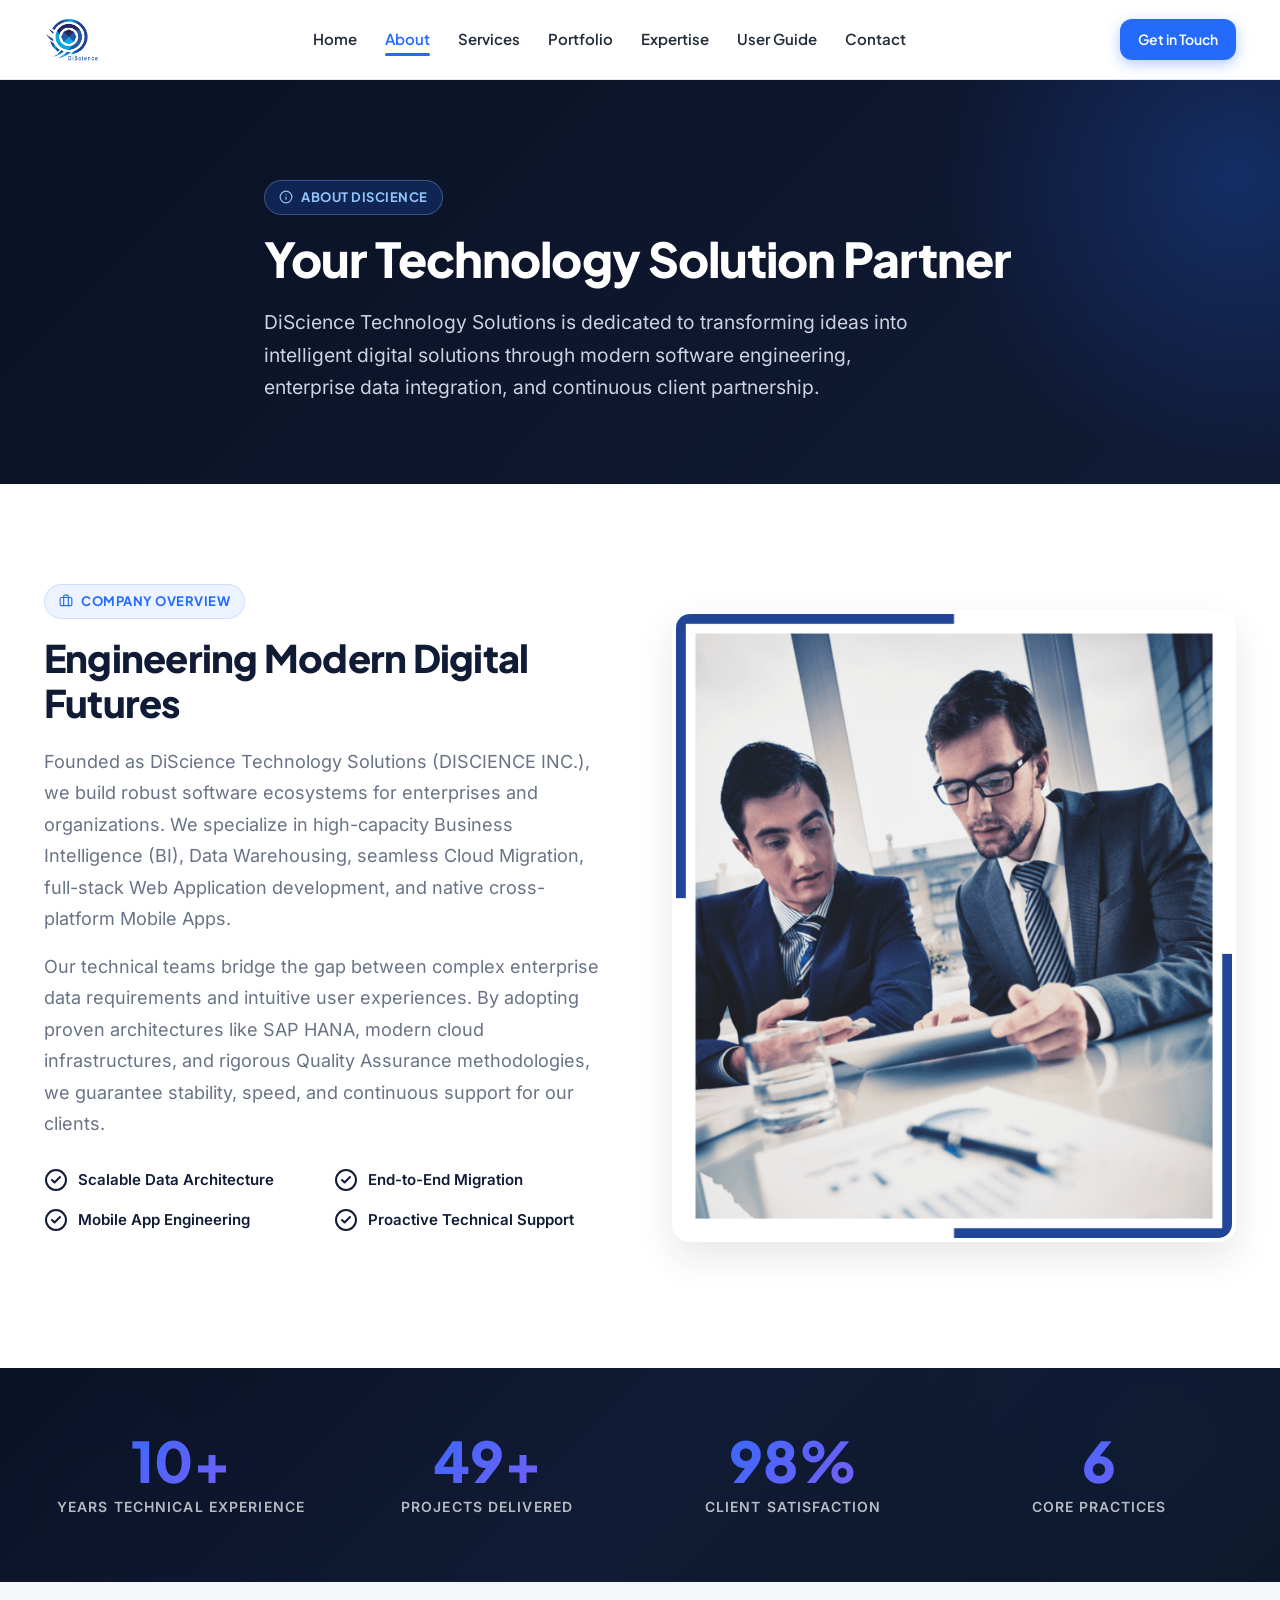
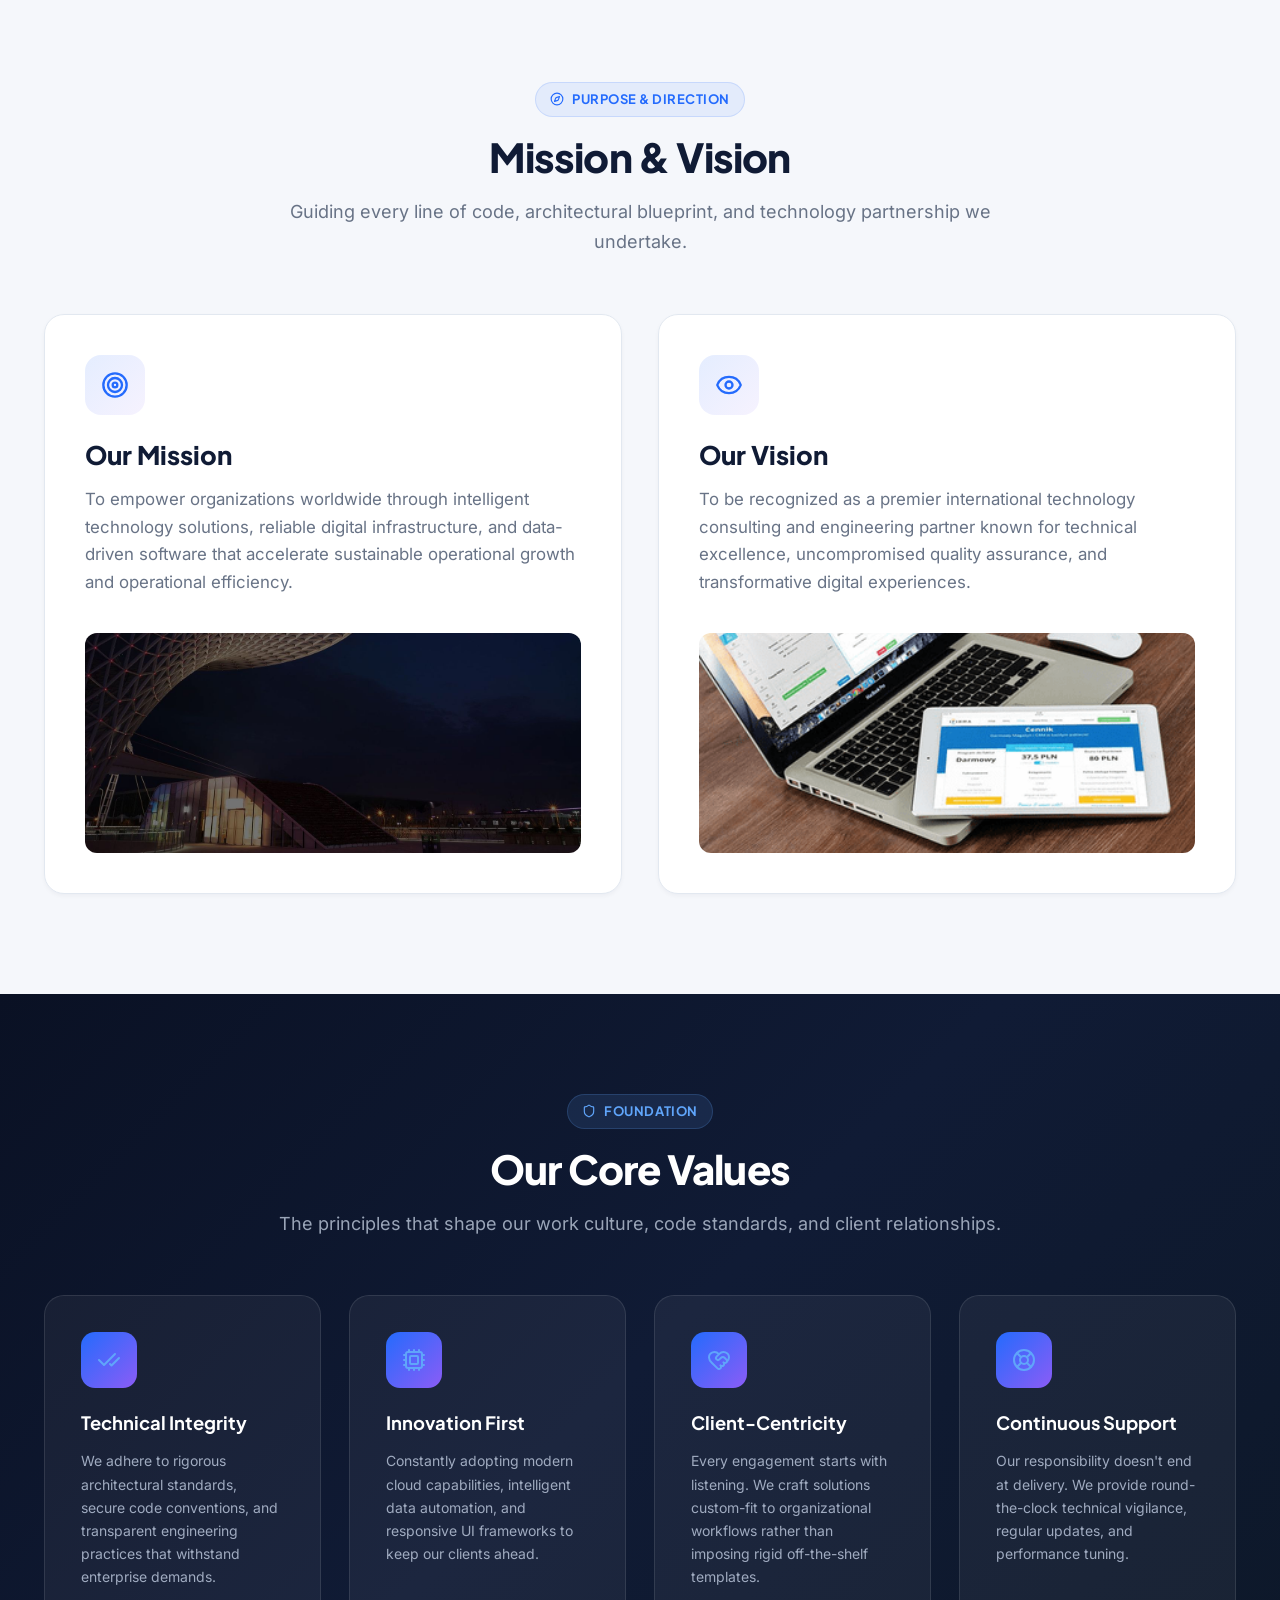
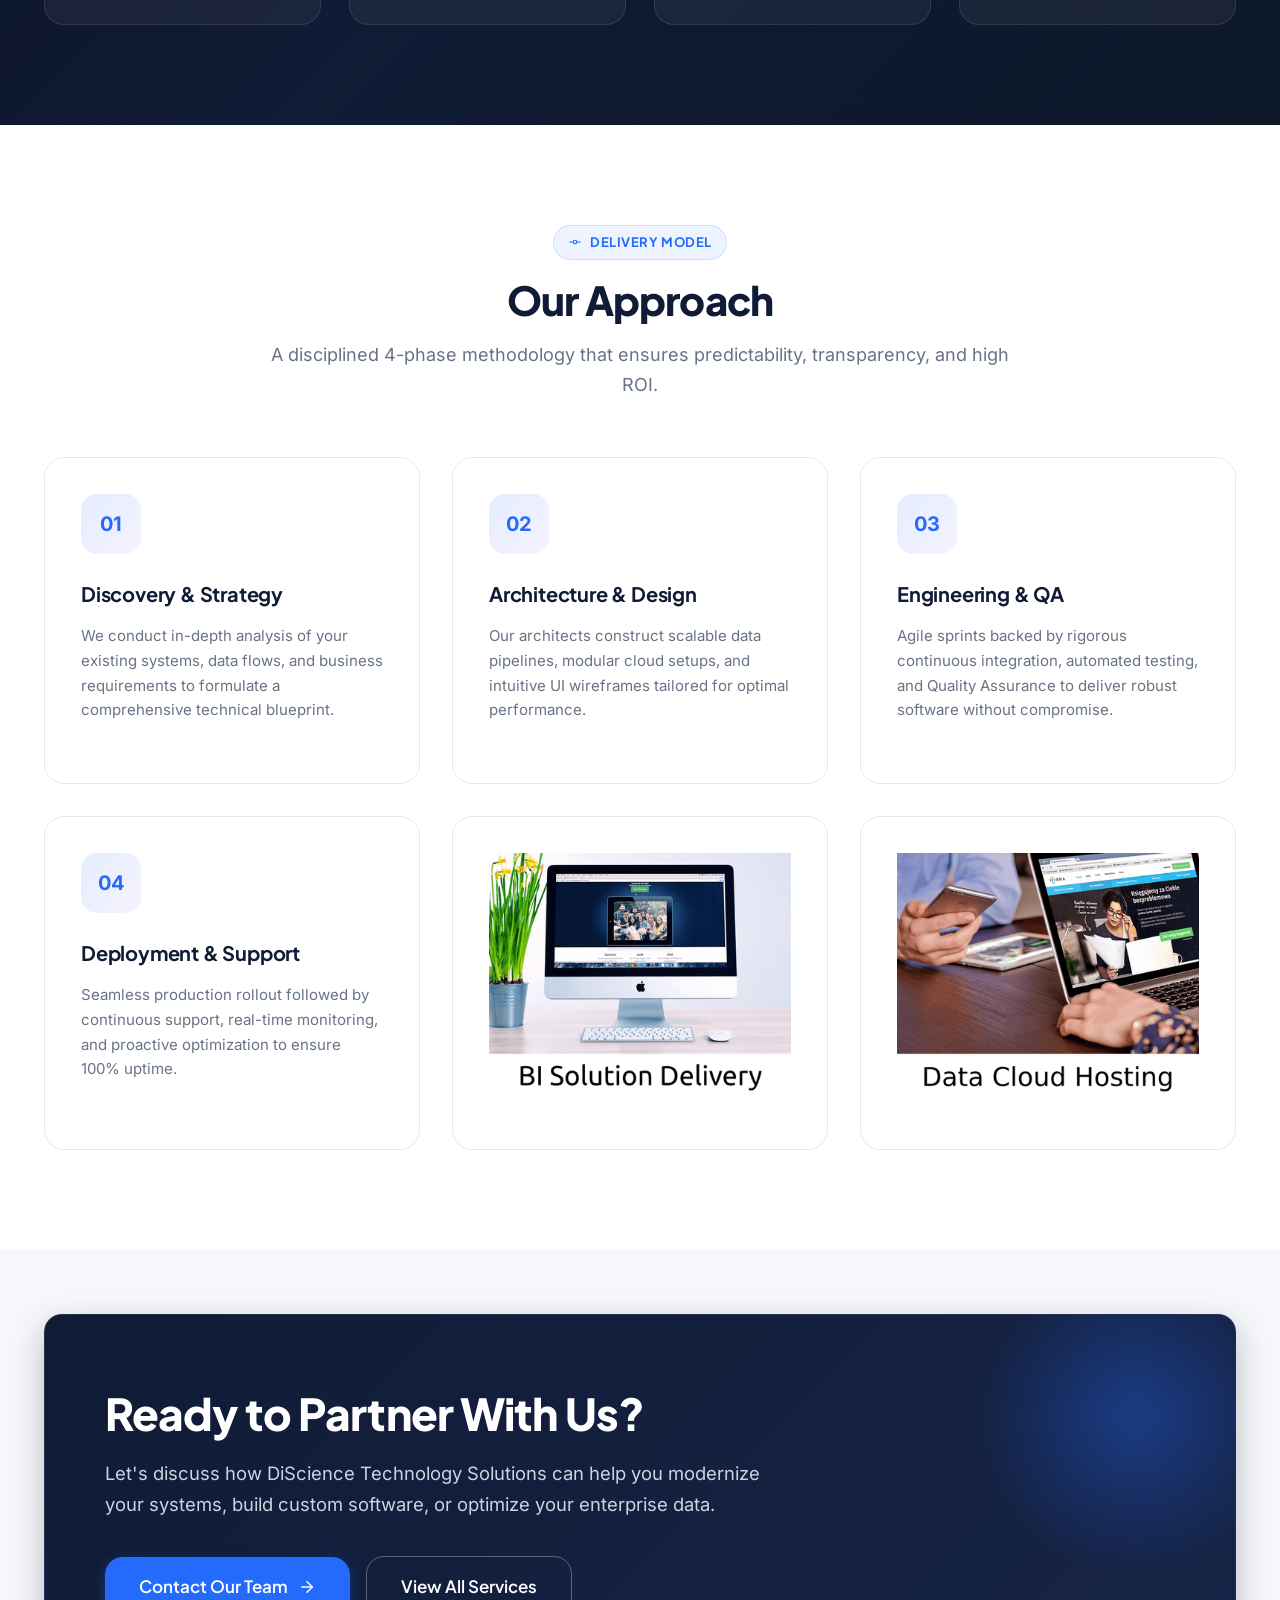
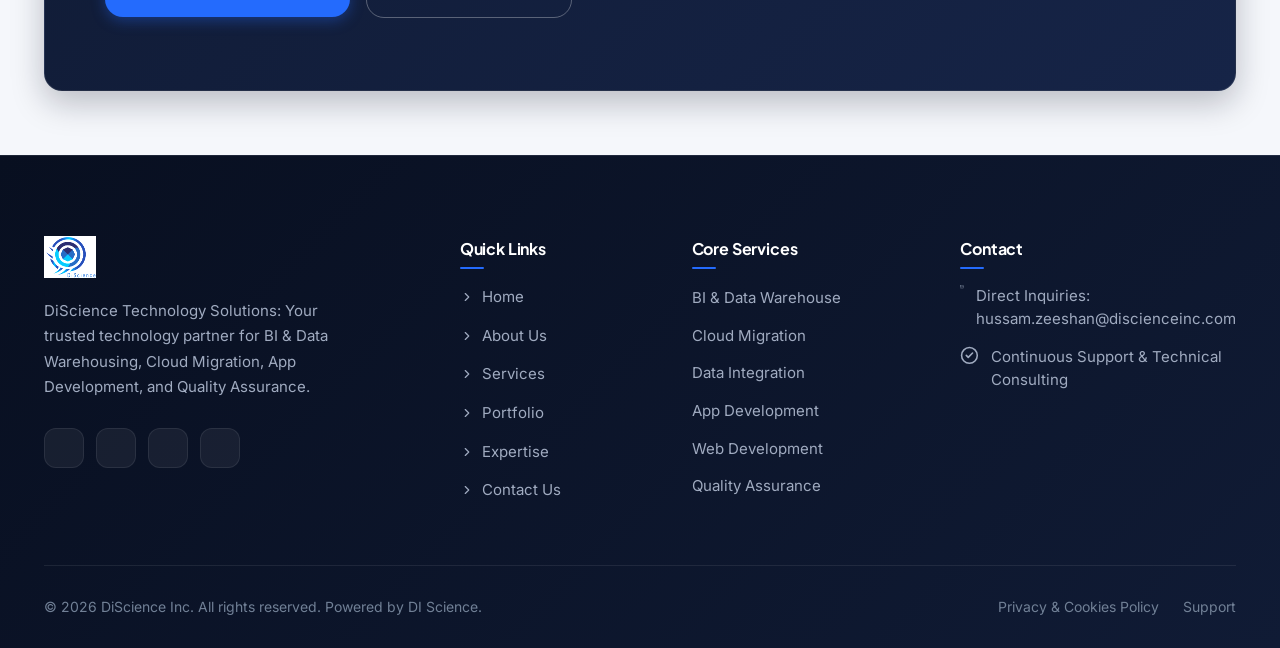
==== commit 2b5deb7b: "ui upgrade" ====
--- a/about.html
+++ b/about.html
@@ -48,6 +48,7 @@
           <li><a href="services.html" class="nav-link">Services</a></li>
           <li><a href="portfolio.html" class="nav-link">Portfolio</a></li>
           <li><a href="expertise.html" class="nav-link">Expertise</a></li>
+          <li><a href="user-guide.html" class="nav-link">User Guide</a></li>
           <li><a href="contact.html" class="nav-link">Contact</a></li>
         </ul>
       </nav>
@@ -72,6 +73,7 @@
       <li><a href="services.html" class="mobile-nav-link">Services <i data-lucide="chevron-right"></i></a></li>
       <li><a href="portfolio.html" class="mobile-nav-link">Portfolio <i data-lucide="chevron-right"></i></a></li>
       <li><a href="expertise.html" class="mobile-nav-link">Expertise <i data-lucide="chevron-right"></i></a></li>
+      <li><a href="user-guide.html" class="mobile-nav-link">User Guide <i data-lucide="chevron-right"></i></a></li>
       <li><a href="contact.html" class="mobile-nav-link">Contact <i data-lucide="chevron-right"></i></a></li>
       <li><a href="privacy.html" class="mobile-nav-link">Privacy Policy <i data-lucide="chevron-right"></i></a></li>
     </ul>
@@ -130,6 +132,34 @@
       <div class="intro-visual reveal-right">
         <div class="intro-image-frame">
           <img src="assets/images/about/team-collaboration.png" alt="DiScience Engineering Collaboration" width="640" height="550">
+        </div>
+      </div>
+    </div>
+  </section>
+
+  <!-- ==========================================================================
+       STATS STRIP: BY THE NUMBERS
+       ========================================================================== -->
+  <section class="section-sm" style="background: linear-gradient(135deg, #0A1124 0%, #101B35 50%, #0D1829 100%); color: #fff; position: relative; overflow: hidden;">
+    <div class="orb orb-blue" style="width: 350px; height: 350px; top: -100px; right: -50px; opacity: 0.15;"></div>
+    <div class="orb orb-purple" style="width: 300px; height: 300px; bottom: -80px; left: -50px; opacity: 0.12;"></div>
+    <div class="container" style="position: relative; z-index: 1;">
+      <div style="display: grid; grid-template-columns: repeat(auto-fit, minmax(200px, 1fr)); gap: 32px; text-align: center;">
+        <div class="reveal delay-100">
+          <div class="counter-number" data-target="10" data-suffix="+">10+</div>
+          <div style="color: rgba(255,255,255,0.7); font-size: 0.875rem; margin-top: 8px; text-transform: uppercase; letter-spacing: 0.08em; font-weight: 600;">Years Technical Experience</div>
+        </div>
+        <div class="reveal delay-200">
+          <div class="counter-number" data-target="50" data-suffix="+">50+</div>
+          <div style="color: rgba(255,255,255,0.7); font-size: 0.875rem; margin-top: 8px; text-transform: uppercase; letter-spacing: 0.08em; font-weight: 600;">Projects Delivered</div>
+        </div>
+        <div class="reveal delay-300">
+          <div class="counter-number" data-target="100" data-suffix="%">100%</div>
+          <div style="color: rgba(255,255,255,0.7); font-size: 0.875rem; margin-top: 8px; text-transform: uppercase; letter-spacing: 0.08em; font-weight: 600;">Client Satisfaction</div>
+        </div>
+        <div class="reveal delay-400">
+          <div class="counter-number" data-target="6" data-suffix="">6</div>
+          <div style="color: rgba(255,255,255,0.7); font-size: 0.875rem; margin-top: 8px; text-transform: uppercase; letter-spacing: 0.08em; font-weight: 600;">Core Practices</div>
         </div>
       </div>
     </div>
--- a/css/style.css
+++ b/css/style.css
@@ -860,3 +860,239 @@
   transform: translateY(-4px);
   box-shadow: 0 12px 30px rgba(36, 107, 253, 0.55);
 }
+
+
+/* ==========================================================================
+   PREMIUM ADDITIONS
+   ========================================================================== */
+
+/* Gradient text */
+.gradient-text {
+  background: linear-gradient(135deg, #246BFD 0%, #8B5CF6 100%);
+  -webkit-background-clip: text;
+  -webkit-text-fill-color: transparent;
+  background-clip: text;
+}
+
+/* Glassmorphism card */
+.glass-card {
+  background: rgba(255,255,255,0.08);
+  backdrop-filter: blur(20px);
+  -webkit-backdrop-filter: blur(20px);
+  border: 1px solid rgba(255,255,255,0.15);
+  border-radius: 20px;
+}
+
+/* Glowing accent line */
+.section-accent-line {
+  width: 60px;
+  height: 4px;
+  background: linear-gradient(90deg, #246BFD, #8B5CF6);
+  border-radius: 9999px;
+  margin: 0 auto 24px;
+}
+
+/* Premium orb background decorations */
+.orb {
+  position: absolute;
+  border-radius: 50%;
+  filter: blur(80px);
+  pointer-events: none;
+  z-index: 0;
+}
+.orb-blue   { background: rgba(36,107,253,0.18); }
+.orb-purple { background: rgba(139,92,246,0.14); }
+.orb-teal   { background: rgba(20,184,166,0.12); }
+
+/* Number counter */
+.counter-number {
+  font-size: 3.5rem;
+  font-weight: 800;
+  font-family: var(--font-heading);
+  background: linear-gradient(135deg, #246BFD, #8B5CF6);
+  -webkit-background-clip: text;
+  -webkit-text-fill-color: transparent;
+  background-clip: text;
+  line-height: 1;
+}
+
+/* Animated gradient border */
+.gradient-border {
+  position: relative;
+  background: white;
+  border-radius: 16px;
+}
+.gradient-border::before {
+  content: '';
+  position: absolute;
+  inset: -2px;
+  border-radius: 18px;
+  background: linear-gradient(135deg, #246BFD, #8B5CF6, #14B8A6);
+  z-index: -1;
+  opacity: 0;
+  transition: opacity 0.3s ease;
+}
+.gradient-border:hover::before { opacity: 1; }
+
+/* Tag chips */
+.tag-chip {
+  display: inline-flex;
+  align-items: center;
+  gap: 6px;
+  padding: 4px 12px;
+  border-radius: 9999px;
+  font-size: 0.75rem;
+  font-weight: 600;
+  letter-spacing: 0.04em;
+  text-transform: uppercase;
+}
+.tag-chip-blue   { background: rgba(36,107,253,0.1);  color: #246BFD; }
+.tag-chip-green  { background: rgba(16,185,129,0.1);  color: #059669; }
+.tag-chip-purple { background: rgba(139,92,246,0.1);  color: #7C3AED; }
+
+/* App download buttons */
+.app-store-btn {
+  display: inline-flex;
+  align-items: center;
+  gap: 10px;
+  padding: 12px 20px;
+  border-radius: 12px;
+  background: #101B35;
+  color: #fff;
+  font-size: 0.85rem;
+  font-weight: 600;
+  transition: all 0.25s ease;
+  border: 1.5px solid rgba(255,255,255,0.1);
+  text-decoration: none;
+}
+.app-store-btn:hover {
+  background: #246BFD;
+  transform: translateY(-2px);
+  box-shadow: 0 8px 24px rgba(36,107,253,0.35);
+}
+.app-store-btn svg          { width: 22px; height: 22px; flex-shrink: 0; }
+.app-store-btn-label        { font-size: 0.65rem; opacity: 0.75; display: block; font-weight: 400; }
+.app-store-btn-name         { font-size: 0.95rem; font-weight: 700; display: block; line-height: 1.2; }
+
+/* Hero section upgrade */
+.hero-section {
+  background: linear-gradient(150deg, #0D1829 0%, #101B35 60%, #0A1829 100%) !important;
+  border-bottom: none !important;
+}
+
+/* Hero stats upgrade */
+.hero-stats-strip {
+  display: flex;
+  gap: 32px;
+  margin-top: 40px;
+  padding-top: 32px;
+  border-top: 1px solid rgba(255,255,255,0.1);
+}
+.stat-item   { text-align: left; }
+.stat-number {
+  font-size: 2rem !important;
+  font-weight: 800;
+  color: #fff !important;
+  font-family: var(--font-heading);
+  line-height: 1;
+  display: block;
+}
+.stat-label {
+  font-size: 0.8rem;
+  color: rgba(255,255,255,0.55) !important;
+  letter-spacing: 0.05em;
+  text-transform: uppercase;
+  margin-top: 4px;
+  display: block;
+}
+.hero-content   { color: #fff; }
+.hero-headline  { color: #fff !important; }
+.hero-desc      { color: rgba(255,255,255,0.72) !important; }
+
+/* Service card upgrades */
+.service-card {
+  border-radius: 20px !important;
+  padding: 36px !important;
+  position: relative;
+  overflow: hidden;
+  transition: transform 0.3s ease, box-shadow 0.3s ease !important;
+}
+.service-card::before {
+  content: '';
+  position: absolute;
+  top: 0; left: 0; right: 0;
+  height: 3px;
+  background: linear-gradient(90deg, #246BFD, #8B5CF6);
+  opacity: 0;
+  transition: opacity 0.3s ease;
+}
+.service-card:hover::before { opacity: 1; }
+.service-card:hover {
+  transform: translateY(-6px) !important;
+  box-shadow: 0 24px 48px rgba(36,107,253,0.14) !important;
+}
+.service-icon-box {
+  width: 60px !important;
+  height: 60px !important;
+  border-radius: 16px !important;
+  background: linear-gradient(135deg, rgba(36,107,253,0.12), rgba(139,92,246,0.08)) !important;
+  color: #246BFD !important;
+}
+
+/* Why card upgrades */
+.why-card {
+  background: rgba(255,255,255,0.05) !important;
+  border: 1px solid rgba(255,255,255,0.1) !important;
+  border-radius: 20px !important;
+  padding: 36px !important;
+  transition: all 0.3s ease;
+}
+.why-card:hover {
+  background: rgba(36,107,253,0.1) !important;
+  border-color: rgba(36,107,253,0.3) !important;
+  transform: translateY(-4px);
+}
+.why-icon-box {
+  background: linear-gradient(135deg, #246BFD, #8B5CF6) !important;
+  border-radius: 14px !important;
+  width: 56px !important;
+  height: 56px !important;
+}
+
+/* Project card premium */
+.project-card {
+  border-radius: 20px !important;
+  overflow: hidden;
+  border: 1px solid var(--border-subtle);
+  transition: transform 0.3s ease, box-shadow 0.3s ease, border-color 0.3s ease;
+}
+.project-card:hover {
+  transform: translateY(-8px);
+  box-shadow: 0 32px 60px rgba(36,107,253,0.15);
+  border-color: rgba(36,107,253,0.3);
+}
+.project-image-box img {
+  transition: transform 0.5s ease;
+}
+.project-card:hover .project-image-box img {
+  transform: scale(1.05);
+}
+
+/* Footer premium */
+.site-footer {
+  background: linear-gradient(135deg, #080F20 0%, #101B35 100%) !important;
+}
+
+/* Section navy premium */
+.section-navy {
+  background: linear-gradient(135deg, #0A1124 0%, #101B35 50%, #0D1829 100%) !important;
+  position: relative;
+  overflow: hidden;
+}
+
+/* CTA section upgrade */
+.cta-section {
+  background: linear-gradient(135deg, #101B35 0%, #0A1124 100%) !important;
+  position: relative;
+  overflow: hidden;
+}
--- a/css/animations.css
+++ b/css/animations.css
@@ -1,45 +1,102 @@
 /* ==========================================================================
-   DISCIENCE INC. - ANIMATIONS & TRANSITIONS
-   ========================================================================== */
-
-/* Keyframe Definitions */
+   DISCIENCE INC. - ANIMATIONS & TRANSITIONS (PREMIUM REDESIGN)
+   ========================================================================== */
+
+/* ==========================================================================
+   KEYFRAME DEFINITIONS
+   ========================================================================== */
+
 @keyframes fadeIn {
-  from {
-    opacity: 0;
-  }
-  to {
-    opacity: 1;
-  }
+  from { opacity: 0; }
+  to   { opacity: 1; }
 }
 
 @keyframes slideUp {
-  from {
-    opacity: 0;
-    transform: translateY(28px);
-  }
-  to {
-    opacity: 1;
-    transform: translateY(0);
-  }
-}
-
+  from { opacity: 0; transform: translateY(28px); }
+  to   { opacity: 1; transform: translateY(0); }
+}
+
+/* Glowing shimmer sweep across elements */
+@keyframes shimmer {
+  0%   { background-position: -200% center; }
+  100% { background-position:  200% center; }
+}
+
+/* Slowly shifting gradient background */
+@keyframes gradientShift {
+  0%   { background-position: 0%   50%; }
+  50%  { background-position: 100% 50%; }
+  100% { background-position: 0%   50%; }
+}
+
+/* Large decorative background orb blobs */
+@keyframes orbFloat {
+  0%, 100% { transform: translate(0, 0) scale(1); }
+  25%       { transform: translate(30px, -20px) scale(1.05); }
+  50%       { transform: translate(10px, 30px) scale(0.95); }
+  75%       { transform: translate(-20px, 10px) scale(1.02); }
+}
+
+/* Number counter animation */
+@keyframes counterUp {
+  from { opacity: 0; transform: translateY(16px); }
+  to   { opacity: 1; transform: translateY(0); }
+}
+
+/* Typewriter cursor blink */
+@keyframes typewriter {
+  0%, 100% { opacity: 1; }
+  50%       { opacity: 0; }
+}
+
+/* Pulsing blue glow */
+@keyframes glowPulse {
+  0%, 100% {
+    box-shadow: 0 0 0 0 rgba(36, 107, 253, 0.5),
+                0 0 20px rgba(36, 107, 253, 0.2);
+  }
+  50% {
+    box-shadow: 0 0 0 14px rgba(36, 107, 253, 0),
+                0 0 40px rgba(36, 107, 253, 0.4);
+  }
+}
+
+/* Slide-in reveal animations */
+@keyframes slideInLeft {
+  from { opacity: 0; transform: translateX(-48px); }
+  to   { opacity: 1; transform: translateX(0); }
+}
+
+@keyframes slideInRight {
+  from { opacity: 0; transform: translateX(48px); }
+  to   { opacity: 1; transform: translateX(0); }
+}
+
+@keyframes slideInUp {
+  from { opacity: 0; transform: translateY(40px); }
+  to   { opacity: 1; transform: translateY(0); }
+}
+
+/* Scale from 0.9 to 1 */
+@keyframes scaleIn {
+  from { opacity: 0; transform: scale(0.9); }
+  to   { opacity: 1; transform: scale(1); }
+}
+
+/* Legacy / existing keyframes kept for compatibility */
 @keyframes floatGentle {
-  0%, 100% {
-    transform: translateY(0);
-  }
-  50% {
-    transform: translateY(-8px);
-  }
+  0%, 100% { transform: translateY(0); }
+  50%       { transform: translateY(-8px); }
 }
 
 @keyframes pulseGlow {
-  0%, 100% {
-    box-shadow: 0 0 0 0 rgba(36, 107, 253, 0.4);
-  }
-  50% {
-    box-shadow: 0 0 0 12px rgba(36, 107, 253, 0);
-  }
-}
+  0%, 100% { box-shadow: 0 0 0 0 rgba(36, 107, 253, 0.4); }
+  50%       { box-shadow: 0 0 0 12px rgba(36, 107, 253, 0); }
+}
+
+/* ==========================================================================
+   SCROLL REVEAL CLASSES
+   ========================================================================== */
 
 /* Ensure Above-the-fold elements are always immediately visible */
 .hero-section .reveal,
@@ -51,7 +108,6 @@
   transform: none !important;
 }
 
-/* Intersection Observer Scroll Reveal Classes */
 .reveal {
   opacity: 0;
   transform: translateY(28px);
@@ -59,7 +115,6 @@
               transform 0.6s cubic-bezier(0.16, 1, 0.3, 1);
   will-change: opacity, transform;
 }
-
 .reveal.is-visible {
   opacity: 1;
   transform: translateY(0);
@@ -71,7 +126,6 @@
   transition: opacity 0.6s cubic-bezier(0.16, 1, 0.3, 1),
               transform 0.6s cubic-bezier(0.16, 1, 0.3, 1);
 }
-
 .reveal-left.is-visible {
   opacity: 1;
   transform: translateX(0);
@@ -83,51 +137,114 @@
   transition: opacity 0.6s cubic-bezier(0.16, 1, 0.3, 1),
               transform 0.6s cubic-bezier(0.16, 1, 0.3, 1);
 }
-
 .reveal-right.is-visible {
   opacity: 1;
   transform: translateX(0);
 }
 
+/* Scale reveal — updated to use scaleIn keyframe */
 .reveal-scale {
   opacity: 0;
-  transform: scale(0.95);
+  transform: scale(0.9);
   transition: opacity 0.5s cubic-bezier(0.16, 1, 0.3, 1),
               transform 0.5s cubic-bezier(0.16, 1, 0.3, 1);
-}
-
+  will-change: opacity, transform;
+}
 .reveal-scale.is-visible {
   opacity: 1;
   transform: scale(1);
 }
 
-/* Delay Helpers */
+/* ==========================================================================
+   STAGGER HELPERS  (.stagger-1 → .stagger-6)
+   ========================================================================== */
+
+.stagger-1 { animation-delay: 0.1s; }
+.stagger-2 { animation-delay: 0.2s; }
+.stagger-3 { animation-delay: 0.3s; }
+.stagger-4 { animation-delay: 0.4s; }
+.stagger-5 { animation-delay: 0.5s; }
+.stagger-6 { animation-delay: 0.6s; }
+
+/* ==========================================================================
+   DELAY HELPERS
+   ========================================================================== */
+
 .delay-100 { transition-delay: 100ms; }
 .delay-200 { transition-delay: 200ms; }
 .delay-300 { transition-delay: 300ms; }
 .delay-400 { transition-delay: 400ms; }
 .delay-500 { transition-delay: 500ms; }
 
-/* Micro-interactions */
-.float-animation {
-  animation: floatGentle 5s ease-in-out infinite;
-}
-
-.pulse-animation {
-  animation: pulseGlow 2.5s infinite;
-}
-
-/* Card hover lift effect */
+/* ==========================================================================
+   MICRO-INTERACTION UTILITY CLASSES
+   ========================================================================== */
+
+/* Shimmer loader / highlight */
+.shimmer {
+  background: linear-gradient(
+    90deg,
+    rgba(255,255,255,0) 0%,
+    rgba(255,255,255,0.18) 50%,
+    rgba(255,255,255,0) 100%
+  );
+  background-size: 200% auto;
+  animation: shimmer 2.2s linear infinite;
+}
+
+/* Animated gradient background */
+.gradient-animated {
+  background-size: 300% 300%;
+  animation: gradientShift 8s ease infinite;
+}
+
+/* Orb decorations */
+.orb-animated {
+  animation: orbFloat 14s ease-in-out infinite;
+}
+
+/* Counter reveal */
+.counter-animated {
+  animation: counterUp 0.6s cubic-bezier(0.16, 1, 0.3, 1) both;
+}
+
+/* Typewriter cursor */
+.cursor-blink::after {
+  content: '|';
+  display: inline-block;
+  animation: typewriter 1s step-end infinite;
+  color: #246BFD;
+  font-weight: 300;
+}
+
+/* Glow pulse */
+.glow-pulse {
+  animation: glowPulse 2.5s ease-in-out infinite;
+}
+
+/* Slide in utilities */
+.slide-in-left  { animation: slideInLeft  0.65s cubic-bezier(0.16, 1, 0.3, 1) both; }
+.slide-in-right { animation: slideInRight 0.65s cubic-bezier(0.16, 1, 0.3, 1) both; }
+.slide-in-up    { animation: slideInUp    0.65s cubic-bezier(0.16, 1, 0.3, 1) both; }
+.scale-in       { animation: scaleIn      0.55s cubic-bezier(0.16, 1, 0.3, 1) both; }
+
+/* Legacy helpers */
+.float-animation  { animation: floatGentle 5s ease-in-out infinite; }
+.pulse-animation  { animation: pulseGlow  2.5s infinite; }
+
+/* Card hover lift */
 .hover-lift {
   transition: transform var(--transition-normal), box-shadow var(--transition-normal);
 }
-
 .hover-lift:hover {
   transform: translateY(-6px);
   box-shadow: var(--shadow-card-hover);
 }
 
-/* Prefer Reduced Motion Accessibility */
+/* ==========================================================================
+   ACCESSIBILITY — REDUCED MOTION
+   ========================================================================== */
+
 @media (prefers-reduced-motion: reduce) {
   *, *::before, *::after {
     animation-duration: 0.01ms !important;
@@ -135,14 +252,22 @@
     transition-duration: 0.01ms !important;
     scroll-behavior: auto !important;
   }
-  
-  .reveal, .reveal-left, .reveal-right, .reveal-scale {
+
+  .reveal,
+  .reveal-left,
+  .reveal-right,
+  .reveal-scale {
     opacity: 1 !important;
     transform: none !important;
     transition: none !important;
   }
-  
-  .float-animation {
+
+  .float-animation,
+  .orb-animated,
+  .shimmer,
+  .gradient-animated,
+  .glow-pulse,
+  .cursor-blink::after {
     animation: none !important;
   }
 }
